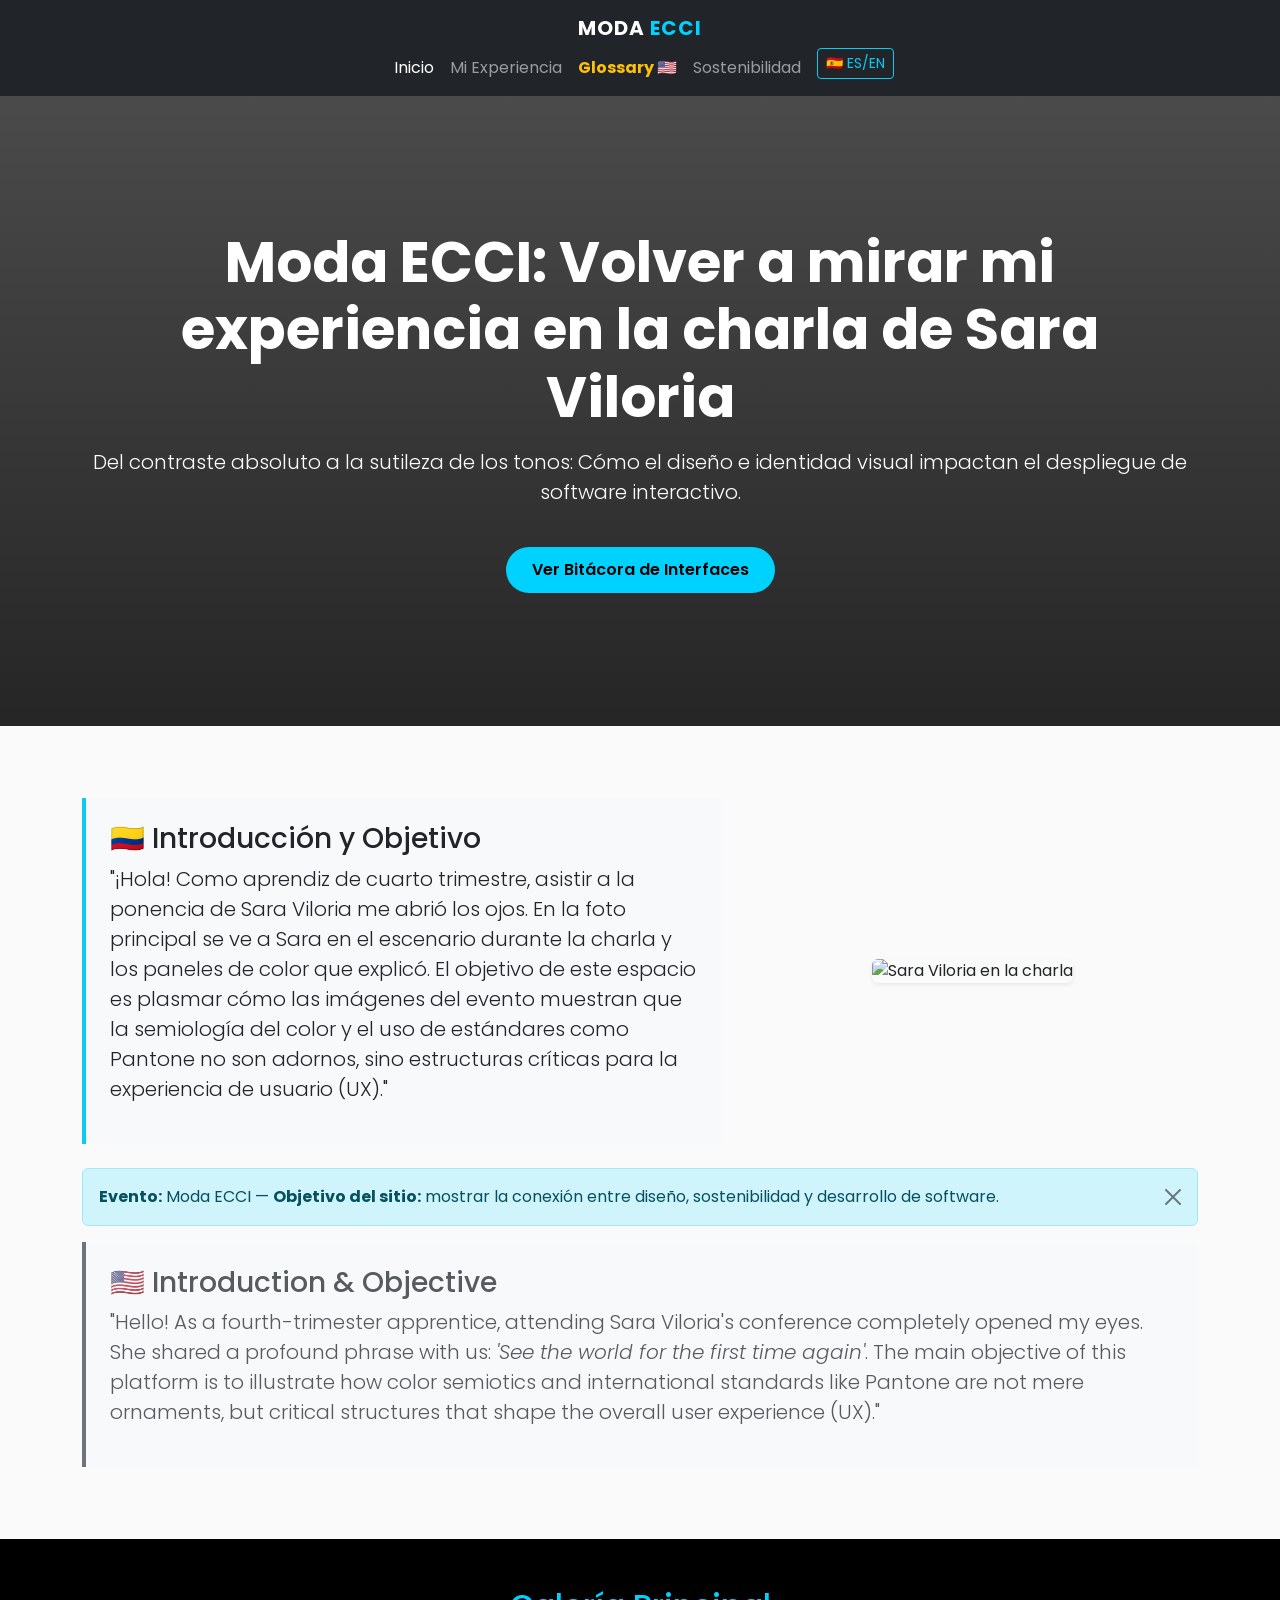
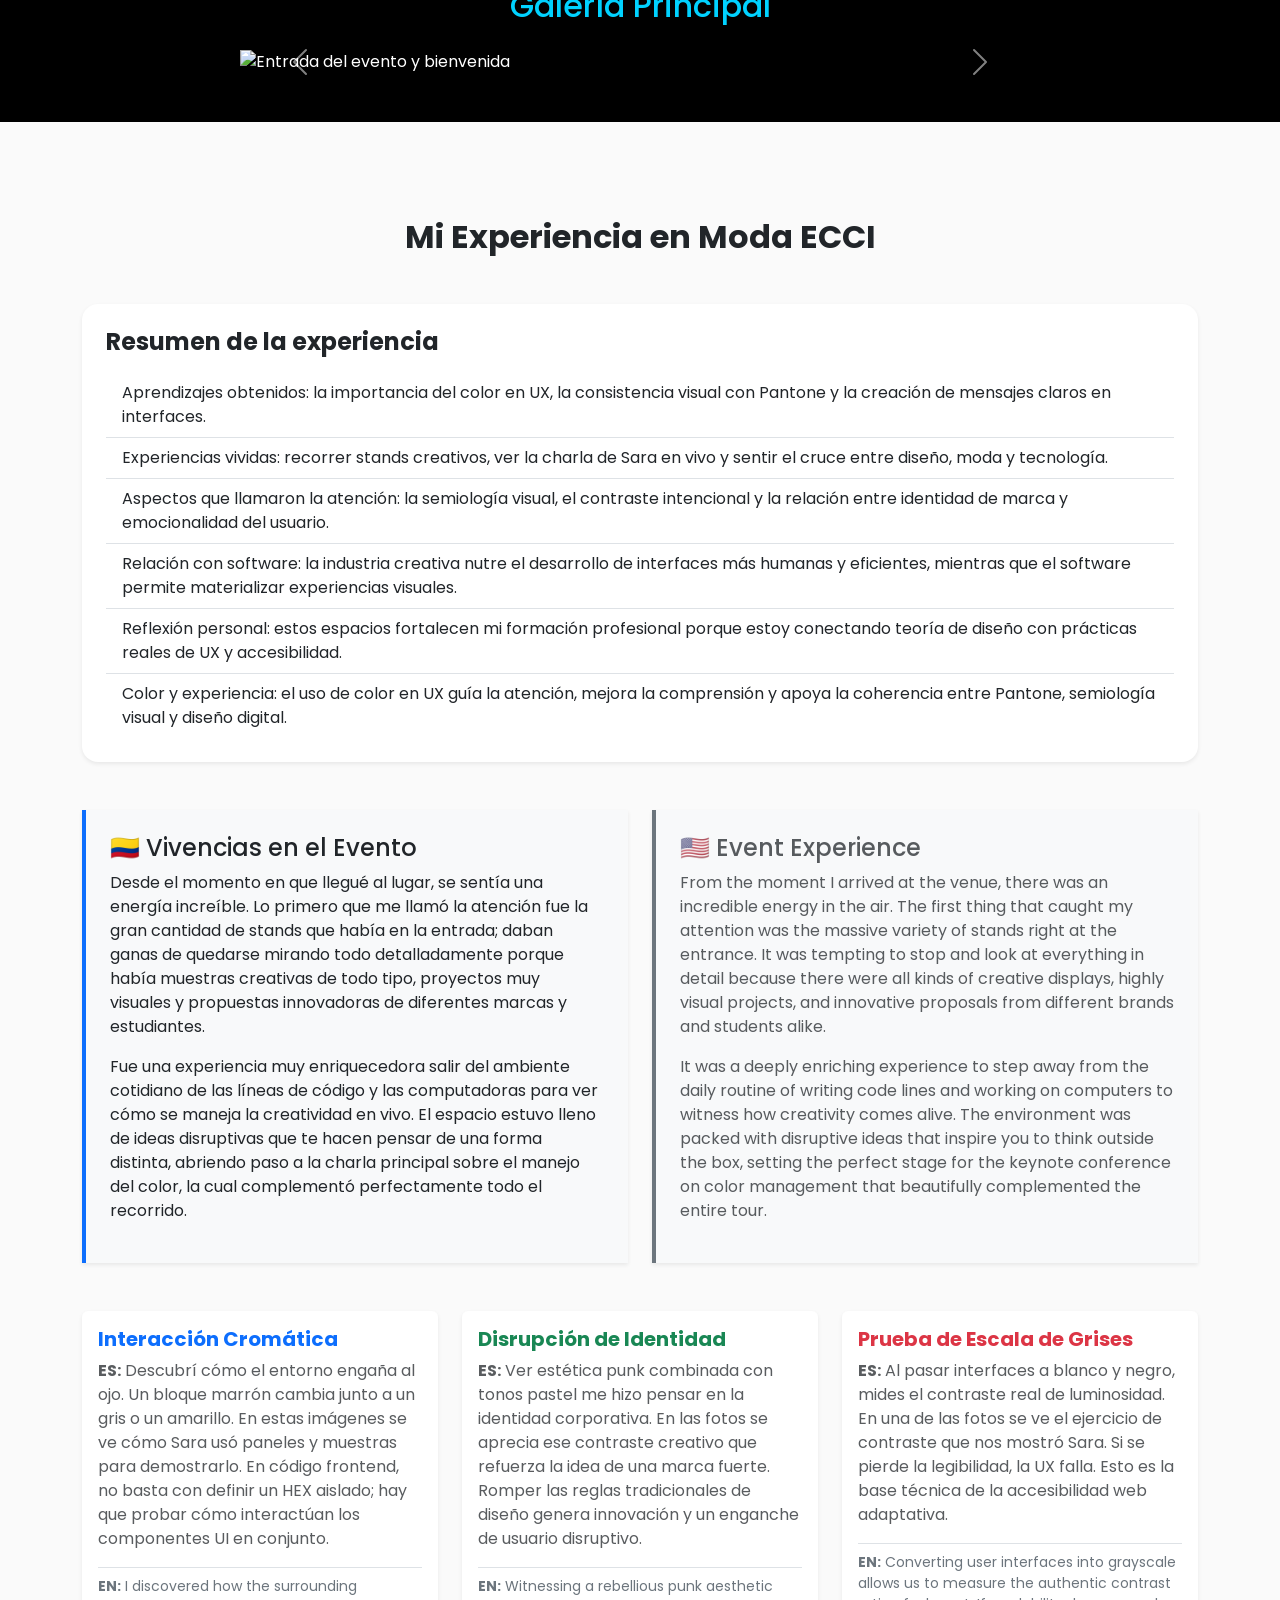
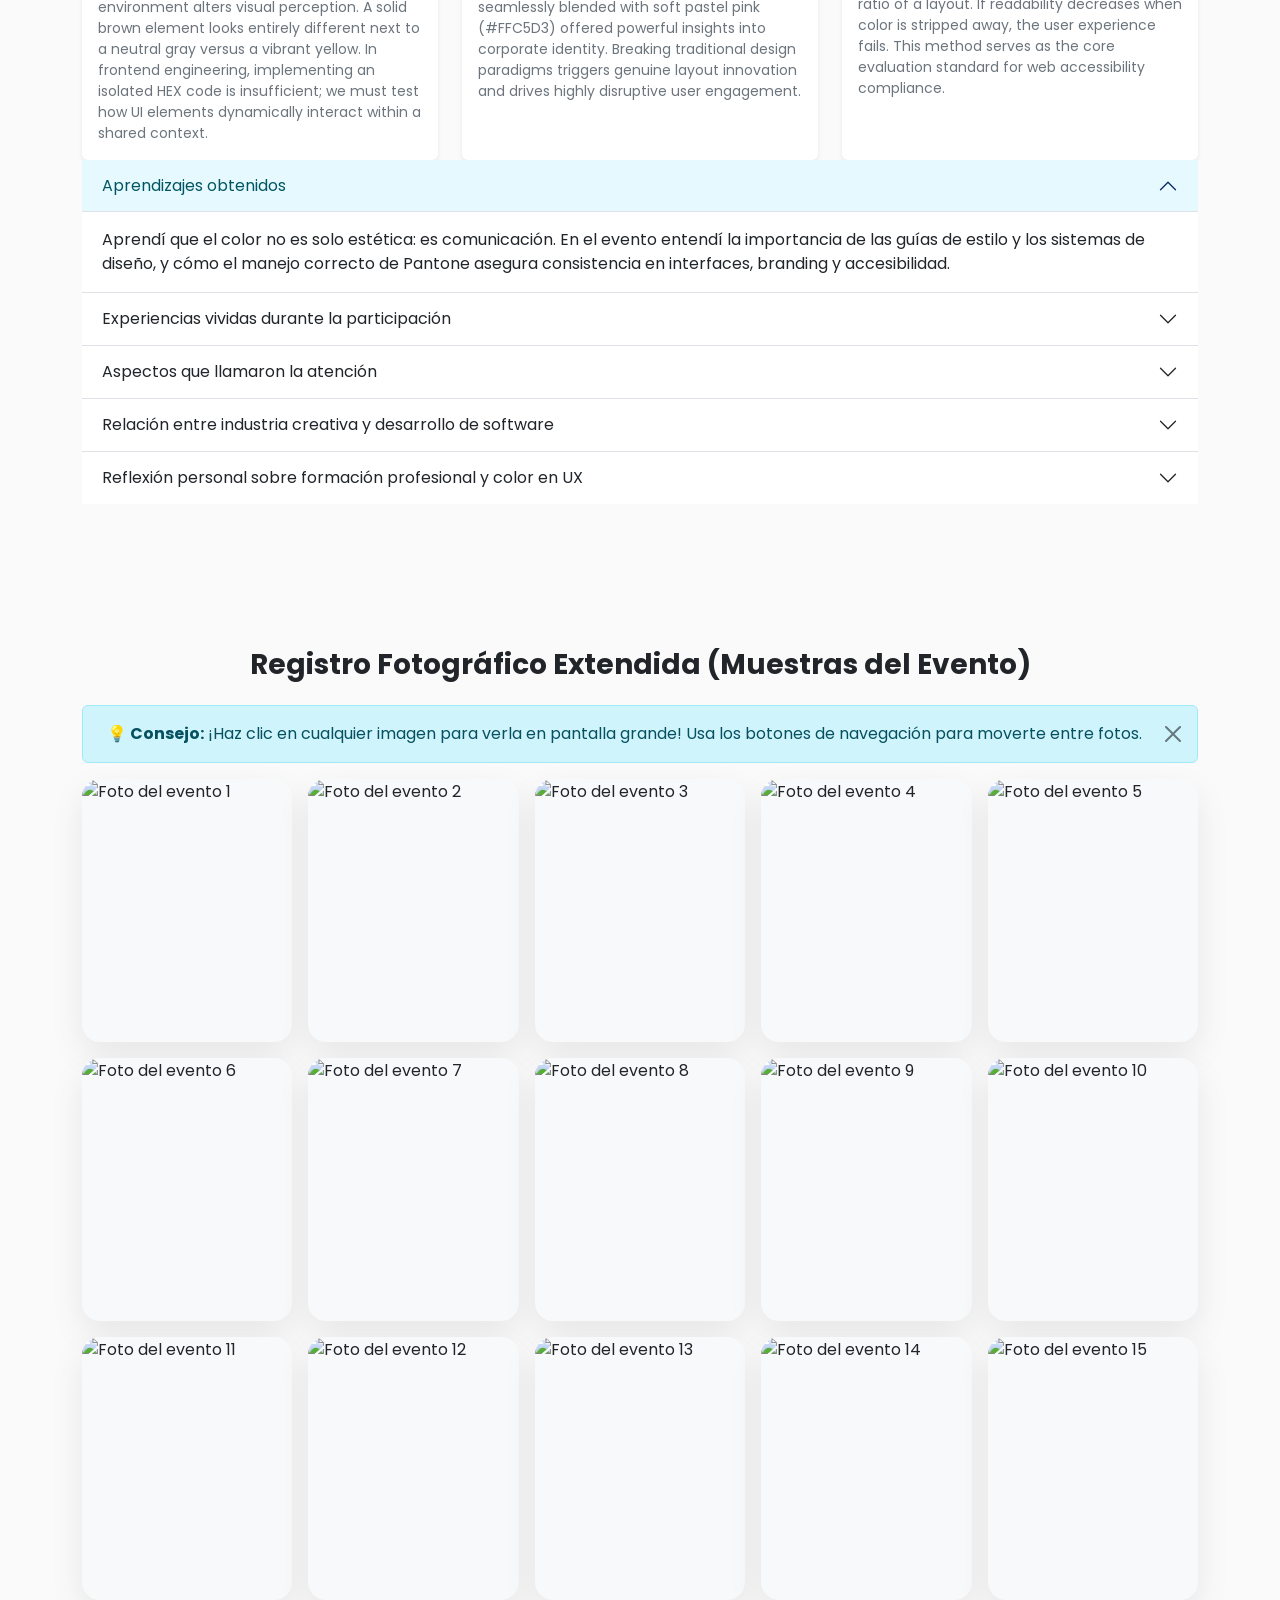
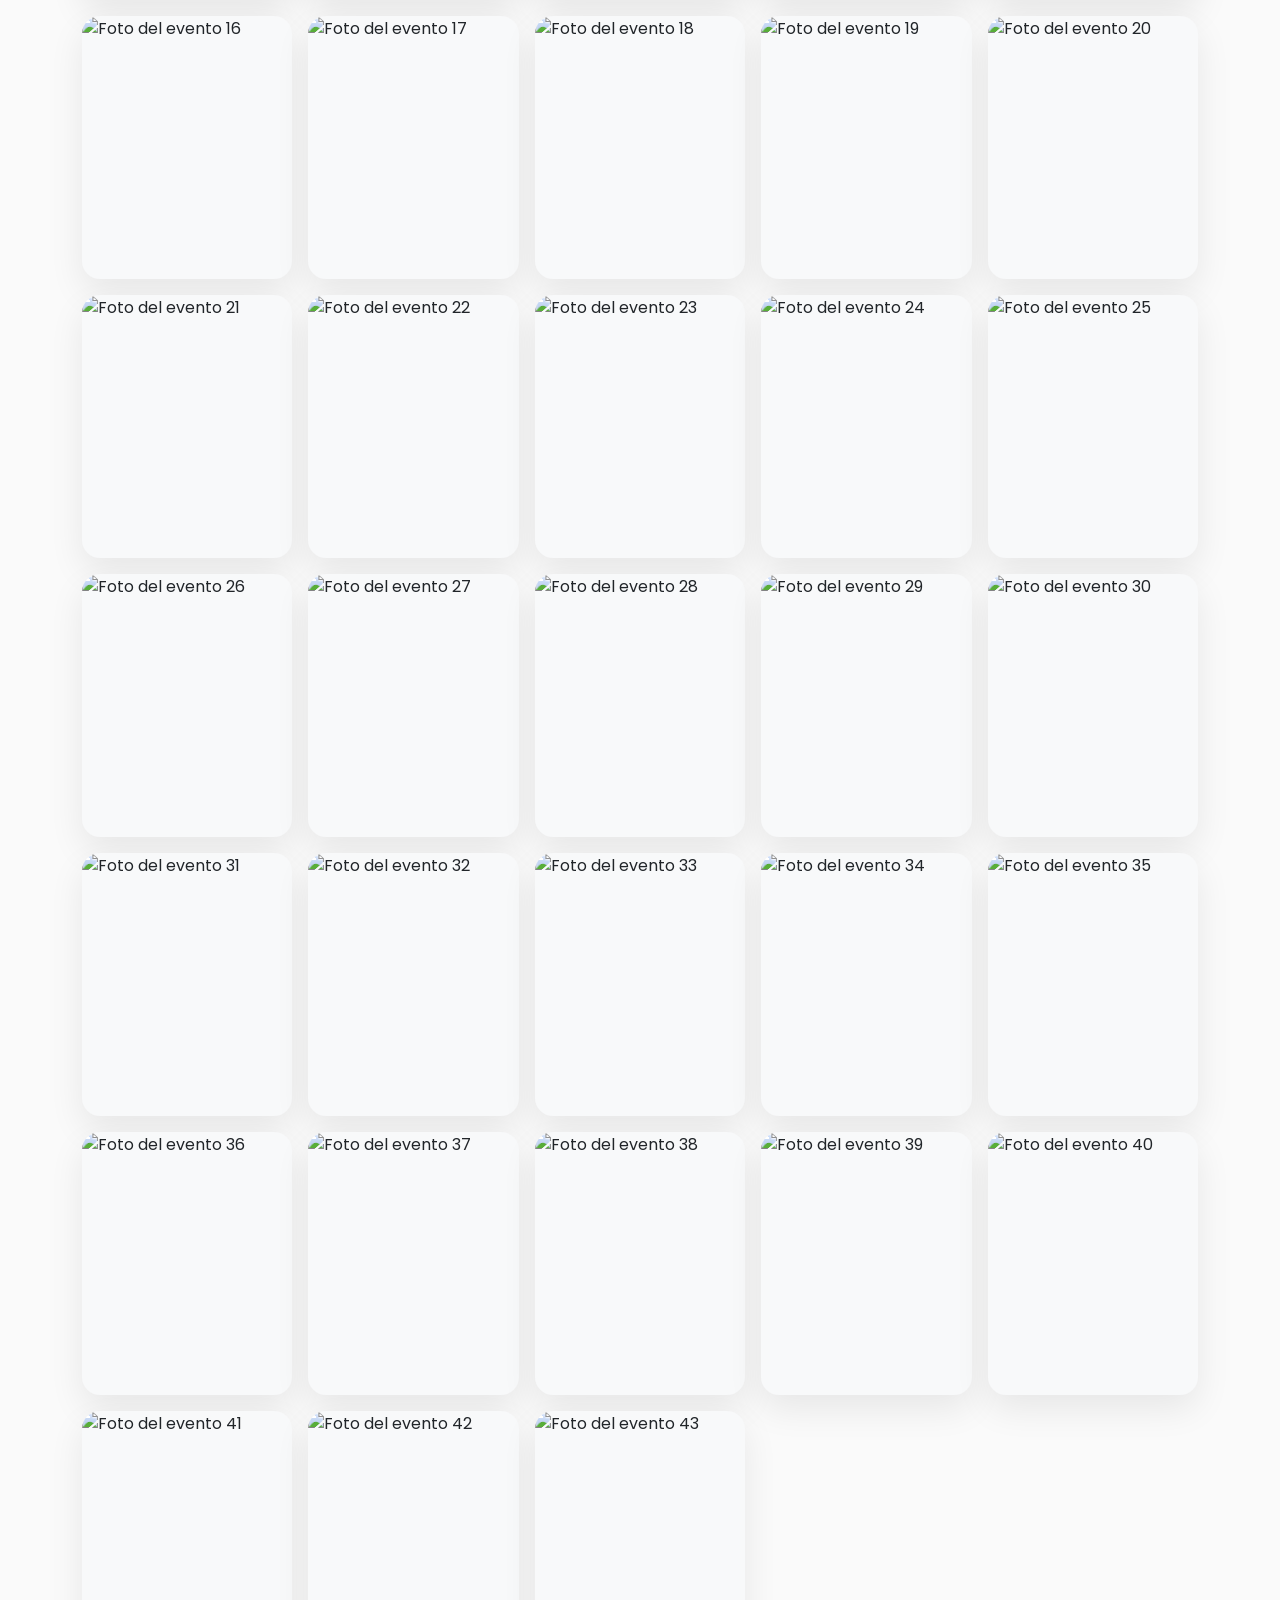
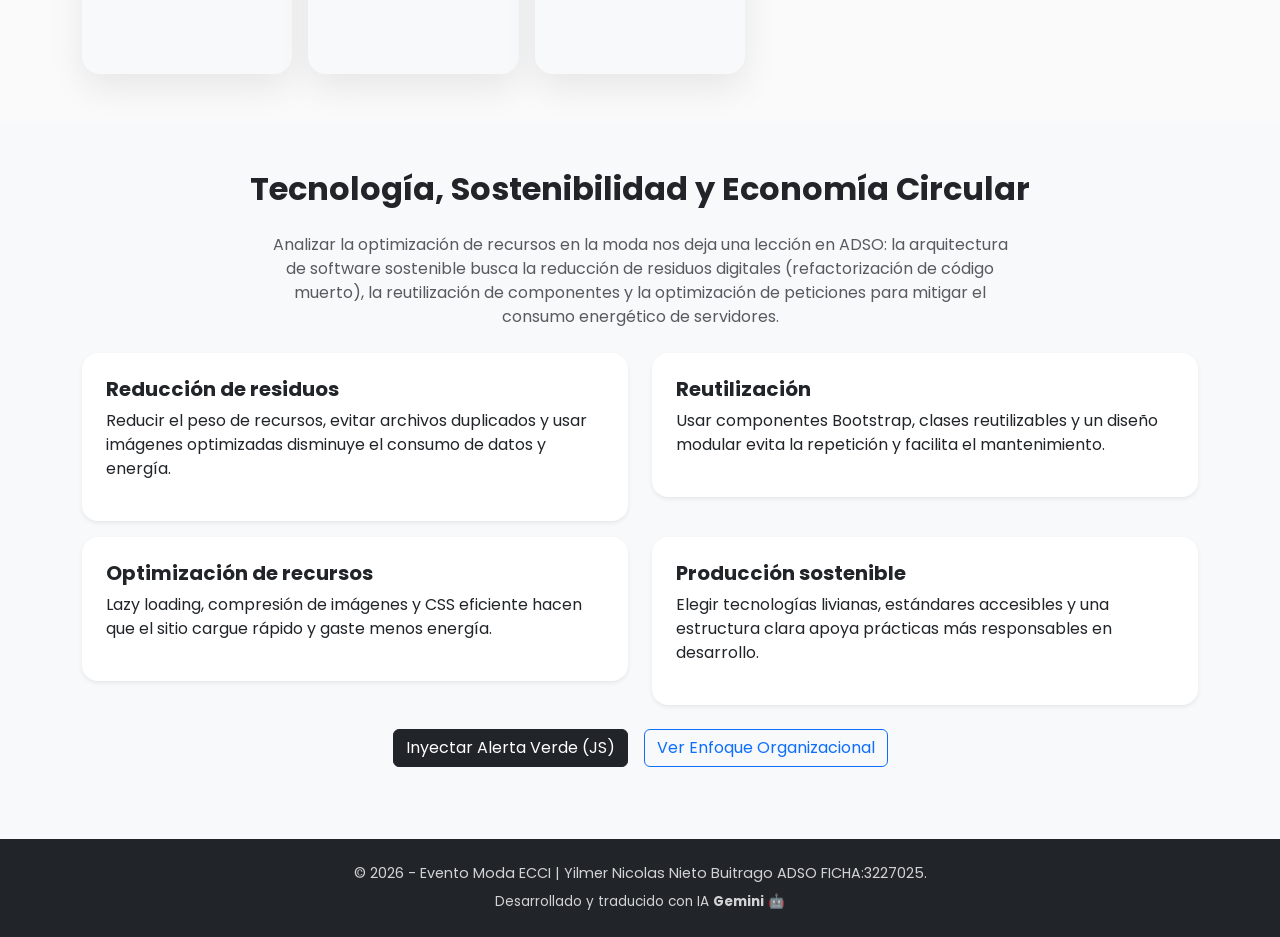
==== index.html @ b229493f "Add files via upload" ====
<!DOCTYPE html>
<html lang="es">
<head>
    <meta charset="UTF-8">
    <meta name="viewport" content="width=device-width, initial-scale=1.0">
    <title>Moda ECCI - Experiencia ADSO</title>
    <link href="https://cdn.jsdelivr.net/npm/bootstrap@5.3.2/dist/css/bootstrap.min.css" rel="stylesheet">
    <link href="https://fonts.googleapis.com/css2?family=Poppins:wght@300;400;600;700&display=swap" rel="stylesheet">
    <link rel="stylesheet" href="css/styles.css">
</head>
<body>

    <nav class="navbar navbar-expand-lg navbar-dark bg-dark sticky-top">
        <div class="container d-flex flex-column align-items-center">
            <a class="navbar-brand format-brand mb-2 mb-lg-0 mx-auto text-center" href="index.html">MODA <span class="text-vibrant">ECCI</span></a>
            <button class="navbar-toggler mb-2" type="button" data-bs-toggle="collapse" data-bs-target="#navbarNav">
                <span class="navbar-toggler-icon"></span>
            </button>
            <div class="collapse navbar-collapse justify-content-center" id="navbarNav">
                <ul class="navbar-nav text-center">
                    <li class="nav-item"><a class="nav-link active" href="index.html#inicio">Inicio</a></li>
                    <li class="nav-item"><a class="nav-link" href="index.html#experiencia">Mi Experiencia</a></li>
                    <li class="nav-item"><a class="nav-link text-warning fw-bold" href="glossary.html">Glossary 🇺🇸</a></li>
                    <li class="nav-item"><a class="nav-link" href="index.html#sostenibilidad">Sostenibilidad</a></li>
                    <li class="nav-item"><button id="langToggleBtn" class="btn btn-sm btn-outline-info ms-2"><span id="langIcon">🇪🇸</span> ES/EN</button></li>
                </ul>
            </div>
        </div>
    </nav>
    <main>

    <header id="inicio" class="hero-section text-white d-flex align-items-center">
        <div class="container text-center">
            <h1 class="display-4 fw-bold">Moda ECCI: Volver a mirar mi experiencia en la charla de Sara Viloria</h1>
            <p class="lead mt-3">Del contraste absoluto a la sutileza de los tonos: Cómo el diseño e identidad visual impactan el despliegue de software interactivo.</p>
            <a href="#experiencia" class="btn btn-custom mt-4">Ver Bitácora de Interfaces</a>
        </div>
    </header>

    <section class="container my-5 py-4">
        <div class="row align-items-center">
            <div class="col-lg-7 col-md-12 mb-4">
                <div class="p-4 border-start border-4 border-info bg-light h-100">
                    <h3>🇨🇴 Introducción y Objetivo</h3>
                    <p class="lead">"¡Hola! Como aprendiz de cuarto trimestre, asistir a la ponencia de Sara Viloria me abrió los ojos. En la foto principal se ve a Sara en el escenario durante la charla y los paneles de color que explicó. El objetivo de este espacio es plasmar cómo las imágenes del evento muestran que la semiología del color y el uso de estándares como Pantone no son adornos, sino estructuras críticas para la experiencia de usuario (UX)."</p>
                </div>
            </div>
            <div class="col-lg-5 col-md-12 mb-4 text-center">
                <img src="img/20260527_120711.jpg" alt="Sara Viloria en la charla" class="img-fluid rounded shadow-sm intro-img">
            </div>
        </div>
        <div class="alert alert-info alert-dismissible fade show" role="alert">
            <strong>Evento:</strong> Moda ECCI — <strong>Objetivo del sitio:</strong> mostrar la conexión entre diseño, sostenibilidad y desarrollo de software.
            <button type="button" class="btn-close" data-bs-dismiss="alert" aria-label="Close"></button>
        </div>
        <div class="row mt-3 text-muted">
            <div class="col-12">
                <div class="p-4 border-start border-4 border-secondary bg-light h-100">
                    <h3>🇺🇸 Introduction & Objective</h3>
                    <p class="lead">"Hello! As a fourth-trimester apprentice, attending Sara Viloria's conference completely opened my eyes. She shared a profound phrase with us: <em>'See the world for the first time again'</em>. The main objective of this platform is to illustrate how color semiotics and international standards like Pantone are not mere ornaments, but critical structures that shape the overall user experience (UX)."</p>
                </div>
            </div>
        </div>
    </section>

    <section class="bg-black py-5 text-white">
        <div class="container">
            <h2 class="text-center mb-4 text-vibrant">Galería Principal</h2>
            <div id="eventCarousel" class="carousel slide mx-auto" data-bs-ride="carousel" style="max-width: 800px;">
                <div class="carousel-inner">
                    <div class="carousel-item active">
                        <img src="img/20260527_104250.jpg" class="d-block w-100 carousel-img" alt="Entrada del evento y bienvenida">
                    </div>
                    <div class="carousel-item">
                        <img src="img/20260527_104255.jpg" class="d-block w-100 carousel-img" alt="Paneles de color durante la charla">
                    </div>
                    <div class="carousel-item">
                        <img src="img/20260527_104301.jpg" class="d-block w-100 carousel-img" alt="Interacción entre asistentes">
                    </div>
                    <div class="carousel-item">
                        <img src="img/20260527_104507.jpg" class="d-block w-100 carousel-img" alt="Demostración de contraste visual">
                    </div>
                    <div class="carousel-item">
                        <img src="img/20260527_104513.jpg" class="d-block w-100 carousel-img" alt="Ejercicio práctico de identidad visual">
                    </div>
                </div>
                <button class="carousel-control-prev" type="button" data-bs-target="#eventCarousel" data-bs-slide="prev">
                    <span class="carousel-control-prev-icon"></span>
                </button>
                <button class="carousel-control-next" type="button" data-bs-target="#eventCarousel" data-bs-slide="next">
                    <span class="carousel-control-next-icon"></span>
                </button>
            </div>
        </div>
    </section>

    <section id="experiencia" class="container my-5 py-5">
        <h2 class="text-center mb-5 fw-bold">Mi Experiencia en Moda ECCI</h2>
        
        <div class="row mb-5">
            <div class="col-12">
                <div class="p-4 bg-white rounded-4 shadow-sm">
                    <h4 class="fw-bold mb-3">Resumen de la experiencia</h4>
                    <ul class="list-group list-group-flush">
                        <li class="list-group-item">Aprendizajes obtenidos: la importancia del color en UX, la consistencia visual con Pantone y la creación de mensajes claros en interfaces.</li>
                        <li class="list-group-item">Experiencias vividas: recorrer stands creativos, ver la charla de Sara en vivo y sentir el cruce entre diseño, moda y tecnología.</li>
                        <li class="list-group-item">Aspectos que llamaron la atención: la semiología visual, el contraste intencional y la relación entre identidad de marca y emocionalidad del usuario.</li>
                        <li class="list-group-item">Relación con software: la industria creativa nutre el desarrollo de interfaces más humanas y eficientes, mientras que el software permite materializar experiencias visuales.</li>
                        <li class="list-group-item">Reflexión personal: estos espacios fortalecen mi formación profesional porque estoy conectando teoría de diseño con prácticas reales de UX y accesibilidad.</li>
                        <li class="list-group-item">Color y experiencia: el uso de color en UX guía la atención, mejora la comprensión y apoya la coherencia entre Pantone, semiología visual y diseño digital.</li>
                    </ul>
                </div>
            </div>
        </div>

        <div class="row g-4 mb-5">
            <div class="col-md-6">
                <div class="p-4 bg-light border-start border-4 border-primary h-100 shadow-sm">
                    <h4>🇨🇴 Vivencias en el Evento</h4>
                    <p>Desde el momento en que llegué al lugar, se sentía una energía increíble. Lo primero que me llamó la atención fue la gran cantidad de stands que había en la entrada; daban ganas de quedarse mirando todo detalladamente porque había muestras creativas de todo tipo, proyectos muy visuales y propuestas innovadoras de diferentes marcas y estudiantes.</p>
                    <p>Fue una experiencia muy enriquecedora salir del ambiente cotidiano de las líneas de código y las computadoras para ver cómo se maneja la creatividad en vivo. El espacio estuvo lleno de ideas disruptivas que te hacen pensar de una forma distinta, abriendo paso a la charla principal sobre el manejo del color, la cual complementó perfectamente todo el recorrido.</p>
                </div>
            </div>
            <div class="col-md-6">
                <div class="p-4 bg-light border-start border-4 border-secondary text-muted h-100 shadow-sm">
                    <h4>🇺🇸 Event Experience</h4>
                    <p>From the moment I arrived at the venue, there was an incredible energy in the air. The first thing that caught my attention was the massive variety of stands right at the entrance. It was tempting to stop and look at everything in detail because there were all kinds of creative displays, highly visual projects, and innovative proposals from different brands and students alike.</p>
                    <p>It was a deeply enriching experience to step away from the daily routine of writing code lines and working on computers to witness how creativity comes alive. The environment was packed with disruptive ideas that inspire you to think outside the box, setting the perfect stage for the keynote conference on color management that beautifully complemented the entire tour.</p>
                </div>
            </div>
        </div>

        <div class="row g-4">
            <div class="col-md-4">
                <div class="card h-100 shadow-sm border-0 dynamic-card">
                    <div class="card-body">
                        <h5 class="card-title fw-bold text-primary">Interacción Cromática</h5>
                        <p class="card-text text-muted"><strong>ES:</strong> Descubrí cómo el entorno engaña al ojo. Un bloque marrón cambia junto a un gris o un amarillo. En estas imágenes se ve cómo Sara usó paneles y muestras para demostrarlo. En código frontend, no basta con definir un HEX aislado; hay que probar cómo interactúan los componentes UI en conjunto.</p>
                        <p class="card-text small text-secondary border-top pt-2"><strong>EN:</strong> I discovered how the surrounding environment alters visual perception. A solid brown element looks entirely different next to a neutral gray versus a vibrant yellow. In frontend engineering, implementing an isolated HEX code is insufficient; we must test how UI elements dynamically interact within a shared context.</p>
                    </div>
                </div>
            </div>
            <div class="col-md-4">
                <div class="card h-100 shadow-sm border-0 dynamic-card">
                    <div class="card-body">
                        <h5 class="card-title fw-bold text-success">Disrupción de Identidad</h5>
                        <p class="card-text text-muted"><strong>ES:</strong> Ver estética punk combinada con tonos pastel me hizo pensar en la identidad corporativa. En las fotos se aprecia ese contraste creativo que refuerza la idea de una marca fuerte. Romper las reglas tradicionales de diseño genera innovación y un enganche de usuario disruptivo.</p>
                        <p class="card-text small text-secondary border-top pt-2"><strong>EN:</strong> Witnessing a rebellious punk aesthetic seamlessly blended with soft pastel pink (#FFC5D3) offered powerful insights into corporate identity. Breaking traditional design paradigms triggers genuine layout innovation and drives highly disruptive user engagement.</p>
                    </div>
                </div>
            </div>
            <div class="col-md-4">
                <div class="card h-100 shadow-sm border-0 dynamic-card">
                    <div class="card-body">
                        <h5 class="card-title fw-bold text-danger">Prueba de Escala de Grises</h5>
                        <p class="card-text text-muted"><strong>ES:</strong> Al pasar interfaces a blanco y negro, mides el contraste real de luminosidad. En una de las fotos se ve el ejercicio de contraste que nos mostró Sara. Si se pierde la legibilidad, la UX falla. Esto es la base técnica de la accesibilidad web adaptativa.</p>
                        <p class="card-text small text-secondary border-top pt-2"><strong>EN:</strong> Converting user interfaces into grayscale allows us to measure the authentic contrast ratio of a layout. If readability decreases when color is stripped away, the user experience fails. This method serves as the core evaluation standard for web accessibility compliance.</p>
                    </div>
                </div>
            </div>
        </div>

        <div class="accordion accordion-flush mb-5" id="experienceAccordion">
            <div class="accordion-item">
                <h2 class="accordion-header" id="headingOne">
                    <button class="accordion-button" type="button" data-bs-toggle="collapse" data-bs-target="#collapseOne" aria-expanded="true" aria-controls="collapseOne">
                        Aprendizajes obtenidos
                    </button>
                </h2>
                <div id="collapseOne" class="accordion-collapse collapse show" aria-labelledby="headingOne" data-bs-parent="#experienceAccordion">
                    <div class="accordion-body">
                        Aprendí que el color no es solo estética: es comunicación. En el evento entendí la importancia de las guías de estilo y los sistemas de diseño, y cómo el manejo correcto de Pantone asegura consistencia en interfaces, branding y accesibilidad.
                    </div>
                </div>
            </div>
            <div class="accordion-item">
                <h2 class="accordion-header" id="headingTwo">
                    <button class="accordion-button collapsed" type="button" data-bs-toggle="collapse" data-bs-target="#collapseTwo" aria-expanded="false" aria-controls="collapseTwo">
                        Experiencias vividas durante la participación
                    </button>
                </h2>
                <div id="collapseTwo" class="accordion-collapse collapse" aria-labelledby="headingTwo" data-bs-parent="#experienceAccordion">
                    <div class="accordion-body">
                        Viví la emoción de recorrer stands, ver propuestas visuales en vivo y participar en dinámicas de color. La charla de Sara y la energía creativa del evento fomentaron una sensación de comunidad entre diseñadores, desarrolladores y comunicadores.
                    </div>
                </div>
            </div>
            <div class="accordion-item">
                <h2 class="accordion-header" id="headingThree">
                    <button class="accordion-button collapsed" type="button" data-bs-toggle="collapse" data-bs-target="#collapseThree" aria-expanded="false" aria-controls="collapseThree">
                        Aspectos que llamaron la atención
                    </button>
                </h2>
                <div id="collapseThree" class="accordion-collapse collapse" aria-labelledby="headingThree" data-bs-parent="#experienceAccordion">
                    <div class="accordion-body">
                        Me llamó la atención la manera en que Pantone y la semiología visual organizan emociones y mensajes. También fue notable la adecuación del contraste para usabilidad, la visión sostenible de los materiales y la identidad visual como experiencia de usuario.
                    </div>
                </div>
            </div>
            <div class="accordion-item">
                <h2 class="accordion-header" id="headingFour">
                    <button class="accordion-button collapsed" type="button" data-bs-toggle="collapse" data-bs-target="#collapseFour" aria-expanded="false" aria-controls="collapseFour">
                        Relación entre industria creativa y desarrollo de software
                    </button>
                </h2>
                <div id="collapseFour" class="accordion-collapse collapse" aria-labelledby="headingFour" data-bs-parent="#experienceAccordion">
                    <div class="accordion-body">
                        Este evento reforzó que la industria creativa y el desarrollo de software comparten un mismo propósito: construir experiencias memorables. La creatividad visual guía las decisiones de UX y UI, mientras que el desarrollo hace posible la interacción eficiente y responsable.
                    </div>
                </div>
            </div>
            <div class="accordion-item">
                <h2 class="accordion-header" id="headingFive">
                    <button class="accordion-button collapsed" type="button" data-bs-toggle="collapse" data-bs-target="#collapseFive" aria-expanded="false" aria-controls="collapseFive">
                        Reflexión personal sobre formación profesional y color en UX
                    </button>
                </h2>
                <div id="collapseFive" class="accordion-collapse collapse" aria-labelledby="headingFive" data-bs-parent="#experienceAccordion">
                    <div class="accordion-body">
                        Esta experiencia me mostró que aprender color y semiología visual fortalece mi formación profesional. La aplicación del color en UX y los estándares Pantone son herramientas clave para crear interfaces claras, coherentes y emocionalmente efectivas.
                    </div>
                </div>
            </div>
        </div>
    </section>

    <section class="container my-5">
        <h3 class="text-center fw-bold mb-4">Registro Fotográfico Extendida (Muestras del Evento)</h3>
        
        <div class="alert alert-info alert-dismissible fade show text-center" role="alert">
            <strong>💡 Consejo:</strong> ¡Haz clic en cualquier imagen para verla en pantalla grande! Usa los botones de navegación para moverte entre fotos.
            <button type="button" class="btn-close" data-bs-dismiss="alert" aria-label="Close"></button>
        </div>
        <div class="gallery-grid" id="galleryGrid">
            <div class="gallery-item gallery-clickable" data-image-index="0" data-image="img/20260527_104250.jpg"><img loading="lazy" decoding="async" src="img/20260527_104250.jpg" alt="Foto del evento 1" class="img-fluid rounded"></div>
            <div class="gallery-item gallery-clickable" data-image-index="1" data-image="img/20260527_104255.jpg"><img loading="lazy" decoding="async" src="img/20260527_104255.jpg" alt="Foto del evento 2" class="img-fluid rounded"></div>
            <div class="gallery-item gallery-clickable" data-image-index="2" data-image="img/20260527_104301.jpg"><img loading="lazy" decoding="async" src="img/20260527_104301.jpg" alt="Foto del evento 3" class="img-fluid rounded"></div>
            <div class="gallery-item gallery-clickable" data-image-index="3" data-image="img/20260527_104507.jpg"><img loading="lazy" decoding="async" src="img/20260527_104507.jpg" alt="Foto del evento 4" class="img-fluid rounded"></div>
            <div class="gallery-item gallery-clickable" data-image-index="4" data-image="img/20260527_104513.jpg"><img loading="lazy" decoding="async" src="img/20260527_104513.jpg" alt="Foto del evento 5" class="img-fluid rounded"></div>
            <div class="gallery-item gallery-clickable" data-image-index="5" data-image="img/20260527_104518.jpg"><img loading="lazy" decoding="async" src="img/20260527_104518.jpg" alt="Foto del evento 6" class="img-fluid rounded"></div>
            <div class="gallery-item gallery-clickable" data-image-index="6" data-image="img/20260527_104606.jpg"><img loading="lazy" decoding="async" src="img/20260527_104606.jpg" alt="Foto del evento 7" class="img-fluid rounded"></div>
            <div class="gallery-item gallery-clickable" data-image-index="7" data-image="img/20260527_110830.jpg"><img loading="lazy" decoding="async" src="img/20260527_110830.jpg" alt="Foto del evento 8" class="img-fluid rounded"></div>
            <div class="gallery-item gallery-clickable" data-image-index="8" data-image="img/20260527_111129.jpg"><img loading="lazy" decoding="async" src="img/20260527_111129.jpg" alt="Foto del evento 9" class="img-fluid rounded"></div>
            <div class="gallery-item gallery-clickable" data-image-index="9" data-image="img/20260527_112158.jpg"><img loading="lazy" decoding="async" src="img/20260527_112158.jpg" alt="Foto del evento 10" class="img-fluid rounded"></div>
            <div class="gallery-item gallery-clickable" data-image-index="10" data-image="img/20260527_112409.jpg"><img loading="lazy" decoding="async" src="img/20260527_112409.jpg" alt="Foto del evento 11" class="img-fluid rounded"></div>
            <div class="gallery-item gallery-clickable" data-image-index="11" data-image="img/20260527_112526.jpg"><img loading="lazy" decoding="async" src="img/20260527_112526.jpg" alt="Foto del evento 12" class="img-fluid rounded"></div>
            <div class="gallery-item gallery-clickable" data-image-index="12" data-image="img/20260527_112718.jpg"><img loading="lazy" decoding="async" src="img/20260527_112718.jpg" alt="Foto del evento 13" class="img-fluid rounded"></div>
            <div class="gallery-item gallery-clickable" data-image-index="13" data-image="img/20260527_112917.jpg"><img loading="lazy" decoding="async" src="img/20260527_112917.jpg" alt="Foto del evento 14" class="img-fluid rounded"></div>
            <div class="gallery-item gallery-clickable" data-image-index="14" data-image="img/20260527_113009.jpg"><img loading="lazy" decoding="async" src="img/20260527_113009.jpg" alt="Foto del evento 15" class="img-fluid rounded"></div>
            <div class="gallery-item gallery-clickable" data-image-index="15" data-image="img/20260527_113042.jpg"><img loading="lazy" decoding="async" src="img/20260527_113042.jpg" alt="Foto del evento 16" class="img-fluid rounded"></div>
            <div class="gallery-item gallery-clickable" data-image-index="16" data-image="img/20260527_113136.jpg"><img loading="lazy" decoding="async" src="img/20260527_113136.jpg" alt="Foto del evento 17" class="img-fluid rounded"></div>
            <div class="gallery-item gallery-clickable" data-image-index="17" data-image="img/20260527_113146.jpg"><img loading="lazy" decoding="async" src="img/20260527_113146.jpg" alt="Foto del evento 18" class="img-fluid rounded"></div>
            <div class="gallery-item gallery-clickable" data-image-index="18" data-image="img/20260527_113254.jpg"><img loading="lazy" decoding="async" src="img/20260527_113254.jpg" alt="Foto del evento 19" class="img-fluid rounded"></div>
            <div class="gallery-item gallery-clickable" data-image-index="19" data-image="img/20260527_113506.jpg"><img loading="lazy" decoding="async" src="img/20260527_113506.jpg" alt="Foto del evento 20" class="img-fluid rounded"></div>
            <div class="gallery-item gallery-clickable" data-image-index="20" data-image="img/20260527_113538.jpg"><img loading="lazy" decoding="async" src="img/20260527_113538.jpg" alt="Foto del evento 21" class="img-fluid rounded"></div>
            <div class="gallery-item gallery-clickable" data-image-index="21" data-image="img/20260527_113727.jpg"><img loading="lazy" decoding="async" src="img/20260527_113727.jpg" alt="Foto del evento 22" class="img-fluid rounded"></div>
            <div class="gallery-item gallery-clickable" data-image-index="22" data-image="img/20260527_113737.jpg"><img loading="lazy" decoding="async" src="img/20260527_113737.jpg" alt="Foto del evento 23" class="img-fluid rounded"></div>
            <div class="gallery-item gallery-clickable" data-image-index="23" data-image="img/20260527_113908.jpg"><img loading="lazy" decoding="async" src="img/20260527_113908.jpg" alt="Foto del evento 24" class="img-fluid rounded"></div>
            <div class="gallery-item gallery-clickable" data-image-index="24" data-image="img/20260527_113959.jpg"><img loading="lazy" decoding="async" src="img/20260527_113959.jpg" alt="Foto del evento 25" class="img-fluid rounded"></div>
            <div class="gallery-item gallery-clickable" data-image-index="25" data-image="img/20260527_114044.jpg"><img loading="lazy" decoding="async" src="img/20260527_114044.jpg" alt="Foto del evento 26" class="img-fluid rounded"></div>
            <div class="gallery-item gallery-clickable" data-image-index="26" data-image="img/20260527_114135.jpg"><img loading="lazy" decoding="async" src="img/20260527_114135.jpg" alt="Foto del evento 27" class="img-fluid rounded"></div>
            <div class="gallery-item gallery-clickable" data-image-index="27" data-image="img/20260527_114333.jpg"><img loading="lazy" decoding="async" src="img/20260527_114333.jpg" alt="Foto del evento 28" class="img-fluid rounded"></div>
            <div class="gallery-item gallery-clickable" data-image-index="28" data-image="img/20260527_114527.jpg"><img loading="lazy" decoding="async" src="img/20260527_114527.jpg" alt="Foto del evento 29" class="img-fluid rounded"></div>
            <div class="gallery-item gallery-clickable" data-image-index="29" data-image="img/20260527_114702.jpg"><img loading="lazy" decoding="async" src="img/20260527_114702.jpg" alt="Foto del evento 30" class="img-fluid rounded"></div>
            <div class="gallery-item gallery-clickable" data-image-index="30" data-image="img/20260527_114758.jpg"><img loading="lazy" decoding="async" src="img/20260527_114758.jpg" alt="Foto del evento 31" class="img-fluid rounded"></div>
            <div class="gallery-item gallery-clickable" data-image-index="31" data-image="img/20260527_114922.jpg"><img loading="lazy" decoding="async" src="img/20260527_114922.jpg" alt="Foto del evento 32" class="img-fluid rounded"></div>
            <div class="gallery-item gallery-clickable" data-image-index="32" data-image="img/20260527_115031.jpg"><img loading="lazy" decoding="async" src="img/20260527_115031.jpg" alt="Foto del evento 33" class="img-fluid rounded"></div>
            <div class="gallery-item gallery-clickable" data-image-index="33" data-image="img/20260527_115147.jpg"><img loading="lazy" decoding="async" src="img/20260527_115147.jpg" alt="Foto del evento 34" class="img-fluid rounded"></div>
            <div class="gallery-item gallery-clickable" data-image-index="34" data-image="img/20260527_115225.jpg"><img loading="lazy" decoding="async" src="img/20260527_115225.jpg" alt="Foto del evento 35" class="img-fluid rounded"></div>
            <div class="gallery-item gallery-clickable" data-image-index="35" data-image="img/20260527_115414.jpg"><img loading="lazy" decoding="async" src="img/20260527_115414.jpg" alt="Foto del evento 36" class="img-fluid rounded"></div>
            <div class="gallery-item gallery-clickable" data-image-index="36" data-image="img/20260527_115439.jpg"><img loading="lazy" decoding="async" src="img/20260527_115439.jpg" alt="Foto del evento 37" class="img-fluid rounded"></div>
            <div class="gallery-item gallery-clickable" data-image-index="37" data-image="img/20260527_115511.jpg"><img loading="lazy" decoding="async" src="img/20260527_115511.jpg" alt="Foto del evento 38" class="img-fluid rounded"></div>
            <div class="gallery-item gallery-clickable" data-image-index="38" data-image="img/20260527_115703.jpg"><img loading="lazy" decoding="async" src="img/20260527_115703.jpg" alt="Foto del evento 39" class="img-fluid rounded"></div>
            <div class="gallery-item gallery-clickable" data-image-index="39" data-image="img/20260527_115721.jpg"><img loading="lazy" decoding="async" src="img/20260527_115721.jpg" alt="Foto del evento 40" class="img-fluid rounded"></div>
            <div class="gallery-item gallery-clickable" data-image-index="40" data-image="img/20260527_115814.jpg"><img loading="lazy" decoding="async" src="img/20260527_115814.jpg" alt="Foto del evento 41" class="img-fluid rounded"></div>
            <div class="gallery-item gallery-clickable" data-image-index="41" data-image="img/20260527_120014.jpg"><img loading="lazy" decoding="async" src="img/20260527_120014.jpg" alt="Foto del evento 42" class="img-fluid rounded"></div>
            <div class="gallery-item gallery-clickable" data-image-index="42" data-image="img/20260527_120711.jpg"><img loading="lazy" decoding="async" src="img/20260527_120711.jpg" alt="Foto del evento 43" class="img-fluid rounded"></div>
        </div>
    </section>

    <section id="sostenibilidad" class="bg-light py-5">
        <div class="container text-center">
            <h2 class="fw-bold mb-4">Tecnología, Sostenibilidad y Economía Circular</h2>
            <p class="text-muted mx-auto mb-4" style="max-width: 750px;">
                Analizar la optimización de recursos en la moda nos deja una lección en ADSO: la arquitectura de software sostenible busca la reducción de residuos digitales (refactorización de código muerto), la reutilización de componentes y la optimización de peticiones para mitigar el consumo energético de servidores.
            </p>
            <div class="row gx-4 gy-3 justify-content-center mb-4">
                <div class="col-md-6">
                    <div class="bg-white p-4 rounded-4 shadow-sm text-start">
                        <h5 class="fw-bold">Reducción de residuos</h5>
                        <p>Reducir el peso de recursos, evitar archivos duplicados y usar imágenes optimizadas disminuye el consumo de datos y energía.</p>
                    </div>
                </div>
                <div class="col-md-6">
                    <div class="bg-white p-4 rounded-4 shadow-sm text-start">
                        <h5 class="fw-bold">Reutilización</h5>
                        <p>Usar componentes Bootstrap, clases reutilizables y un diseño modular evita la repetición y facilita el mantenimiento.</p>
                    </div>
                </div>
                <div class="col-md-6">
                    <div class="bg-white p-4 rounded-4 shadow-sm text-start">
                        <h5 class="fw-bold">Optimización de recursos</h5>
                        <p>Lazy loading, compresión de imágenes y CSS eficiente hacen que el sitio cargue rápido y gaste menos energía.</p>
                    </div>
                </div>
                <div class="col-md-6">
                    <div class="bg-white p-4 rounded-4 shadow-sm text-start">
                        <h5 class="fw-bold">Producción sostenible</h5>
                        <p>Elegir tecnologías livianas, estándares accesibles y una estructura clara apoya prácticas más responsables en desarrollo.</p>
                    </div>
                </div>
            </div>
            <div class="d-flex justify-content-center gap-3">
                <button id="btnFeedback" class="btn btn-dark">Inyectar Alerta Verde (JS)</button>
                <button class="btn btn-outline-primary" data-bs-toggle="modal" data-bs-target="#techModal">Ver Enfoque Organizacional</button>
            </div>
            <div id="jsAlertContainer" class="mt-4 mx-auto" style="max-width: 600px;"></div>
        </div>
    </section>

    <div class="modal fade" id="techModal" tabindex="-1" aria-hidden="true">
        <div class="modal-dialog">
            <div class="modal-content">
                <div class="modal-header">
                    <h5 class="modal-title fw-bold">Responsabilidad y SST</h5>
                    <button type="button" class="btn-close" data-bs-dismiss="modal"></button>
                </div>
                <div class="modal-body text-start">
                    <p>Como desarrolladores, la sostenibilidad y la Seguridad y Salud en el Trabajo (SST) también abarcan la ergonomía digital y interfaces accesibles que prevengan la fatiga visual de los usuarios finales a través de una adecuada gestión del color y luminancia.</p>
                </div>
                <div class="modal-footer">
                    <button type="button" class="btn btn-secondary" data-bs-dismiss="modal">Cerrar</button>
                </div>
            </div>
        </div>
    </div>

    <!-- Modal para visualizar imágenes en pantalla completa -->
    <div class="modal fade" id="imageViewerModal" tabindex="-1" aria-hidden="true">
        <div class="modal-dialog modal-lg modal-fullscreen-sm-down">
            <div class="modal-content bg-dark text-white">
                <div class="modal-header border-dark">
                    <h5 class="modal-title">Galería de Imágenes</h5>
                    <button type="button" class="btn-close btn-close-white" data-bs-dismiss="modal"></button>
                </div>
                <div class="modal-body text-center" style="padding: 1rem;">
                    <img id="viewerImage" src="" alt="Imagen amplificada" class="img-fluid" style="max-height: 70vh; object-fit: contain;">
                </div>
                <div class="modal-footer border-dark justify-content-between">
                    <button type="button" id="prevBtn" class="btn btn-outline-light">← Anterior</button>
                    <span id="imageCounter" class="text-white fw-bold">1 / 43</span>
                    <button type="button" id="nextBtn" class="btn btn-outline-light">Siguiente →</button>
                </div>
            </div>
        </div>
    </div>

    <footer class="bg-dark text-white text-center py-4">
        <p class="mb-0">&copy; 2026 - Evento Moda ECCI | Yilmer Nicolas Nieto Buitrago ADSO FICHA:3227025.</p>
        <p class="mb-0 mt-2" style="font-size: 0.85rem; opacity: 0.8;">Desarrollado y traducido con IA <strong>Gemini</strong> 🤖</p>
    </footer>

    <script src="https://cdn.jsdelivr.net/npm/bootstrap@5.3.2/dist/js/bootstrap.bundle.min.js"></script>
    <script src="js/script.js"></script>
</body>
</html>
---- css/styles.css ----
body {
    font-family: 'Poppins', sans-serif;
    color: #212529;
    background-color: #fafafa;
    transition: opacity 0.5s ease;
}

body.fade-out {
    opacity: 0;
}

.format-brand {
    font-weight: 700;
    letter-spacing: 1px;
}

.text-vibrant {
    color: #00d2ff;
}

.hero-section {
    background: linear-gradient(rgba(0, 0, 0, 0.7), rgba(0, 0, 0, 0.85)), url('../img/20260527_104250.jpg') no-repeat center center/cover;
    height: 70vh;
    min-height: 450px;
}

.btn-custom {
    background-color: #00d2ff;
    color: #000;
    font-weight: 600;
    padding: 10px 25px;
    border-radius: 25px;
    transition: all 0.3s ease;
}

.btn-custom:hover {
    background-color: #fff;
    color: #000;
    transform: translateY(-2px);
}

.intro-img {
    max-height: 250px;
    width: 100%;
    object-fit: cover;
}

.carousel-img {
    width: 100%;
    max-height: 500px;
    object-fit: cover;
}

.card-custom-img {
    width: 100%;
    height: 220px;
    object-fit: cover;
}

.dynamic-card {
    transition: transform 0.3s ease, box-shadow 0.3s ease;
    cursor: pointer;
}

.dynamic-card:hover {
    transform: translateY(-8px);
    box-shadow: 0 10px 20px rgba(0, 0, 0, 0.15) !important;
}

.gallery-placeholder {
    background-color: #e9ecef;
    border: 1px dashed #dee2e6;
    border-radius: 5px;
    overflow: hidden;
    height: 150px;
    display: flex;
    align-items: center;
    justify-content: center;
}

.gallery-placeholder img {
    width: 100%;
    height: 100%;
    object-fit: cover;
}

.gallery-grid {
    display: grid;
    gap: 1rem;
    grid-template-columns: repeat(auto-fit, minmax(180px, 1fr));
    align-items: stretch;
}

.gallery-item {
    border-radius: 18px;
    overflow: hidden;
    background: #f8f9fa;
    box-shadow: 0 14px 35px rgba(0, 0, 0, 0.08);
    transition: transform 0.35s ease, box-shadow 0.35s ease;
    aspect-ratio: 4 / 5;
    min-height: 180px;
}

.gallery-item:hover {
    transform: translateY(-5px);
    box-shadow: 0 22px 45px rgba(0, 0, 0, 0.14);
}

.gallery-item img {
    width: 100%;
    height: 100%;
    object-fit: cover;
    object-position: center;
    transition: transform 0.35s ease, filter 0.35s ease;
}

.gallery-item:hover img {
    transform: scale(1.03);
    filter: saturate(1.05);
}

.gallery-clickable {
    cursor: pointer;
    position: relative;
}

.gallery-clickable::after {
    content: '🔍';
    position: absolute;
    top: 50%;
    left: 50%;
    transform: translate(-50%, -50%);
    font-size: 2.5rem;
    opacity: 0;
    transition: opacity 0.3s ease;
    background: rgba(0, 0, 0, 0.4);
    width: 100%;
    height: 100%;
    display: flex;
    align-items: center;
    justify-content: center;
    border-radius: 18px;
}

.gallery-clickable:hover::after {
    opacity: 1;
}

.accordion-button:not(.collapsed) {
    background-color: #e6f9ff;
    color: #005662;
}

footer p {
    font-size: 0.9rem;
    opacity: 0.8;
}
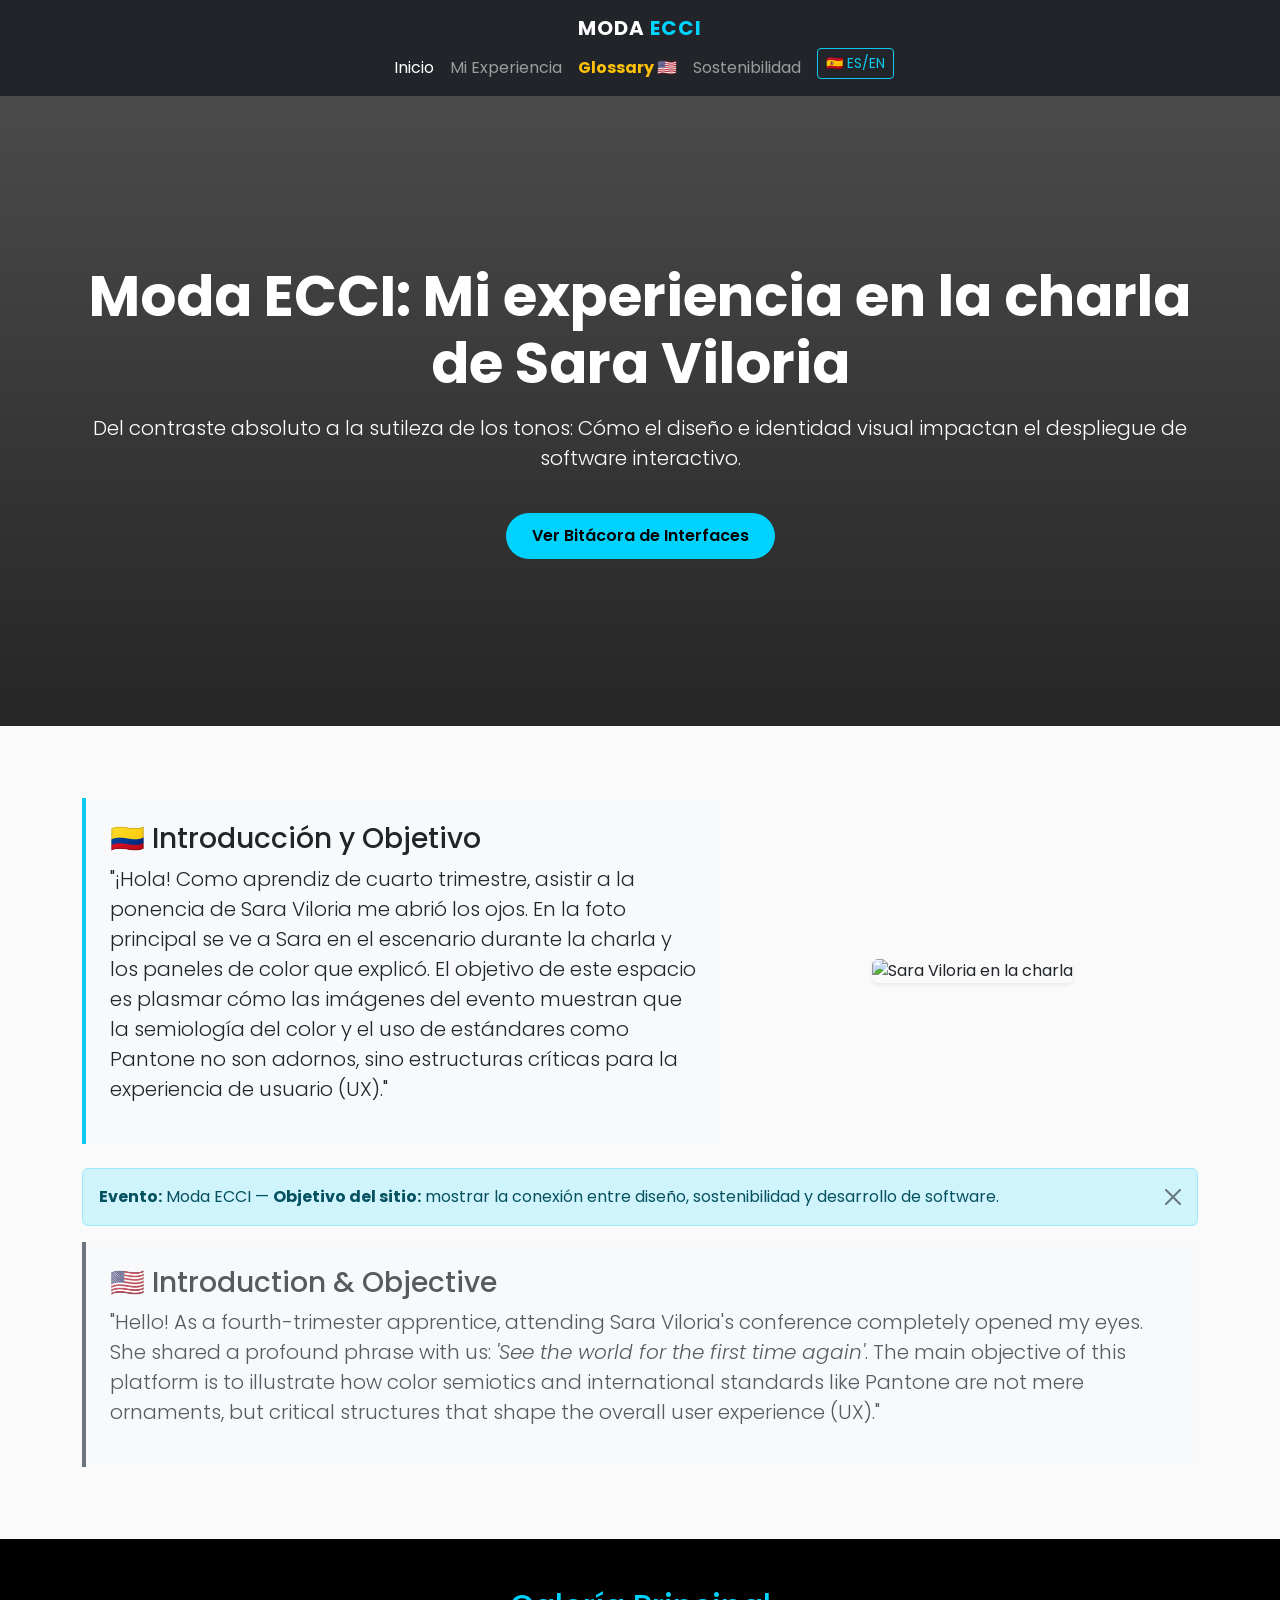
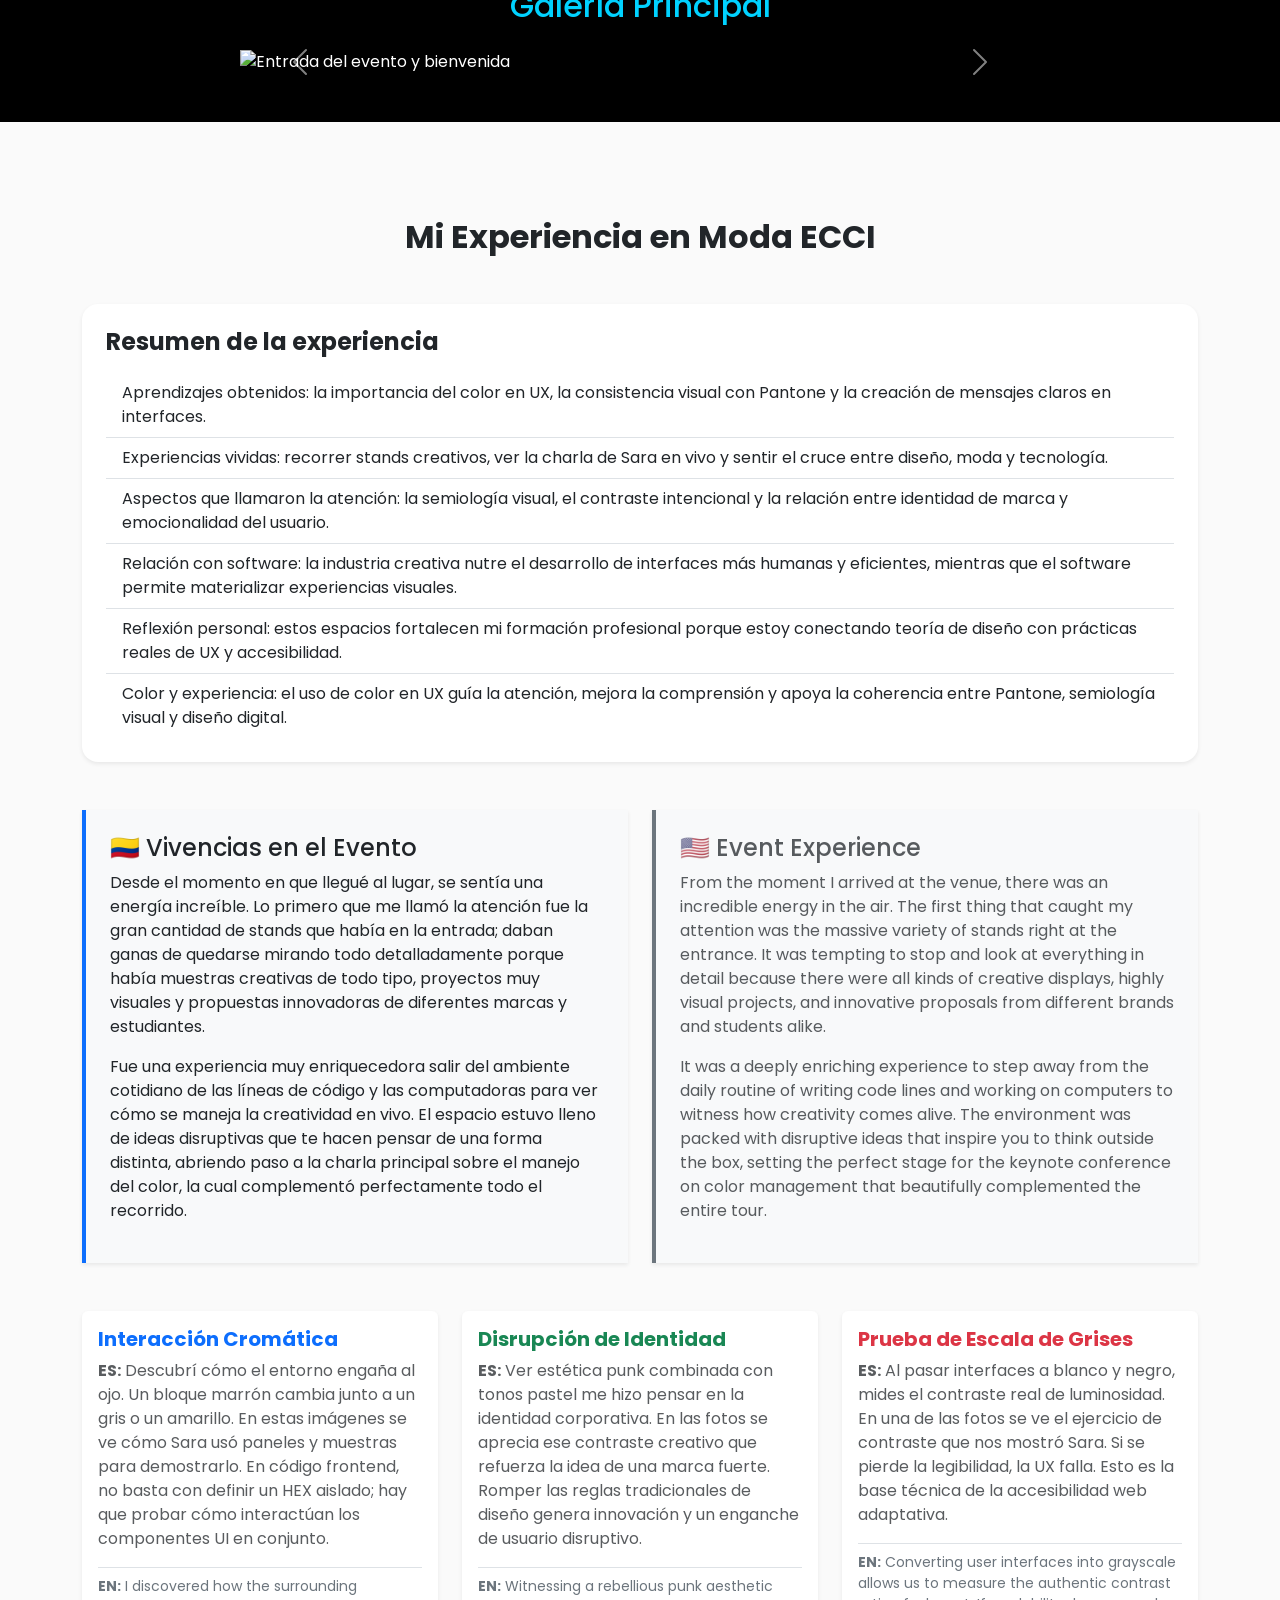
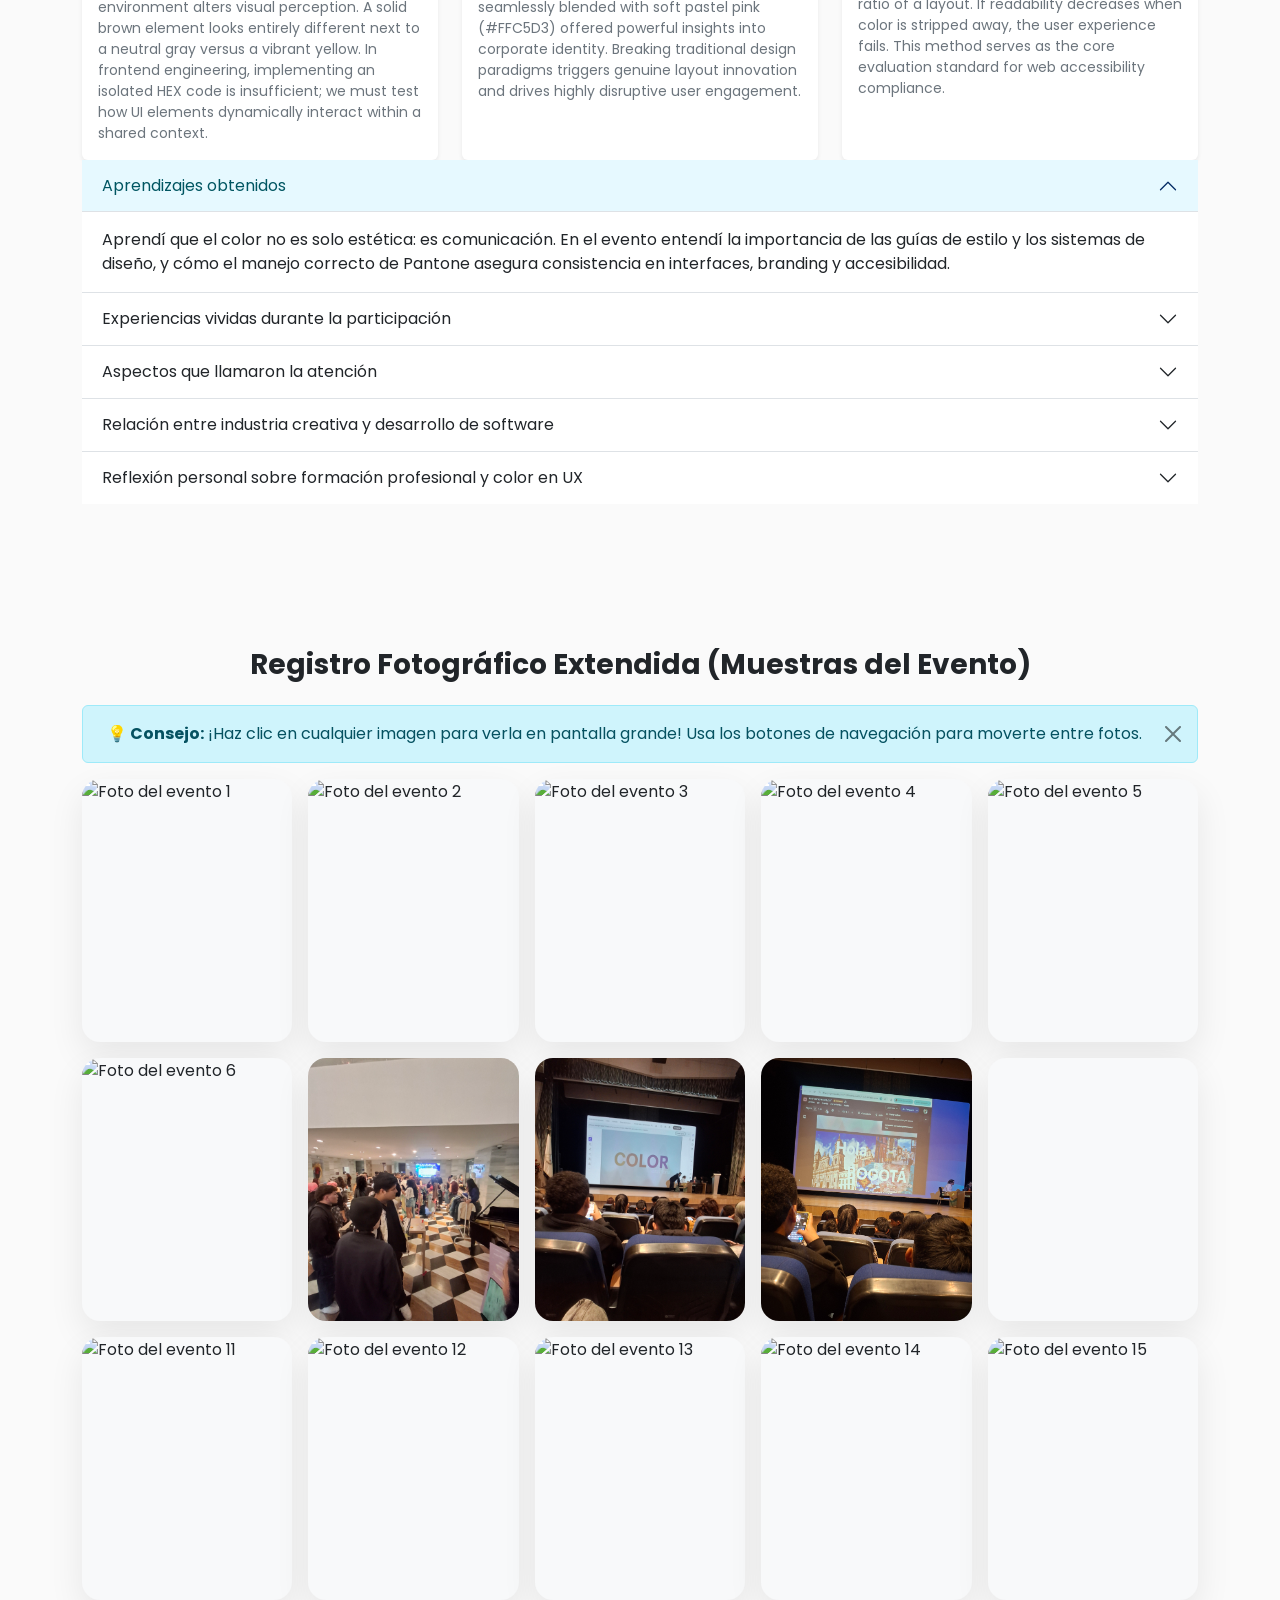
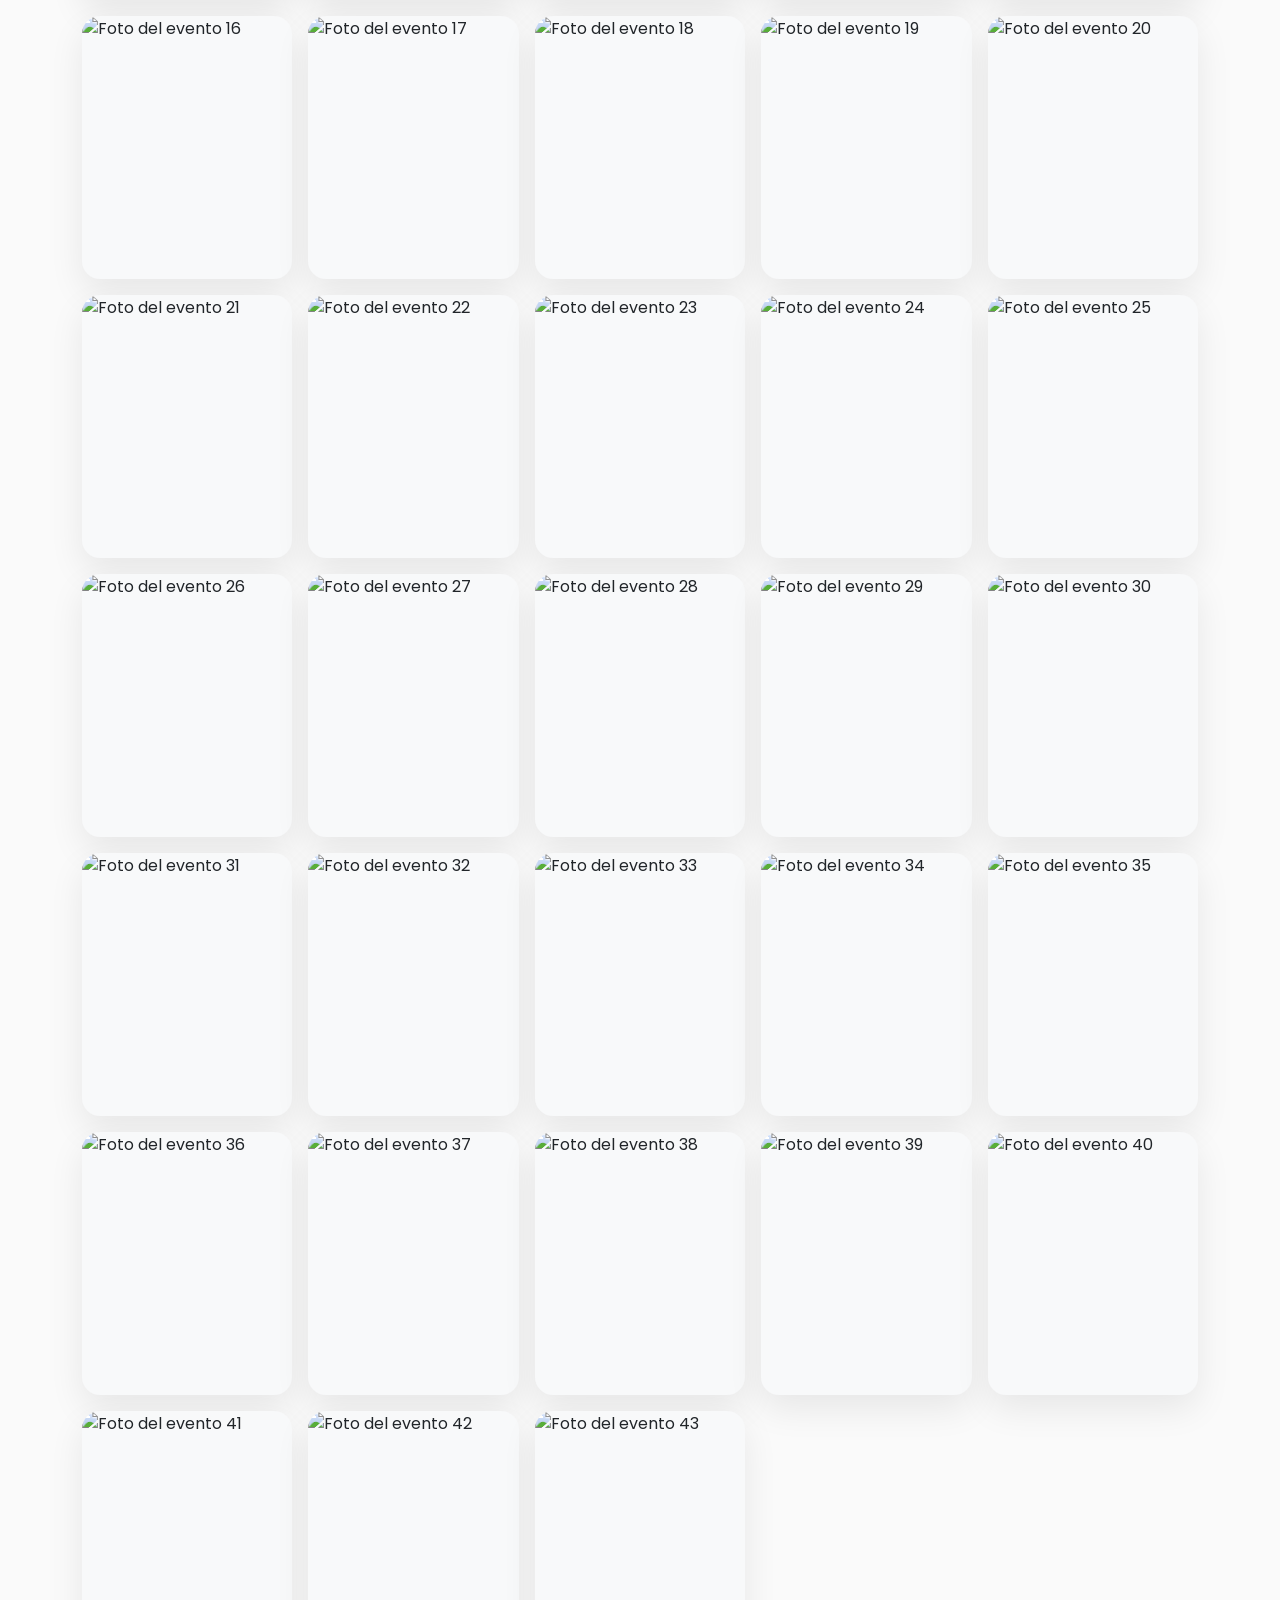
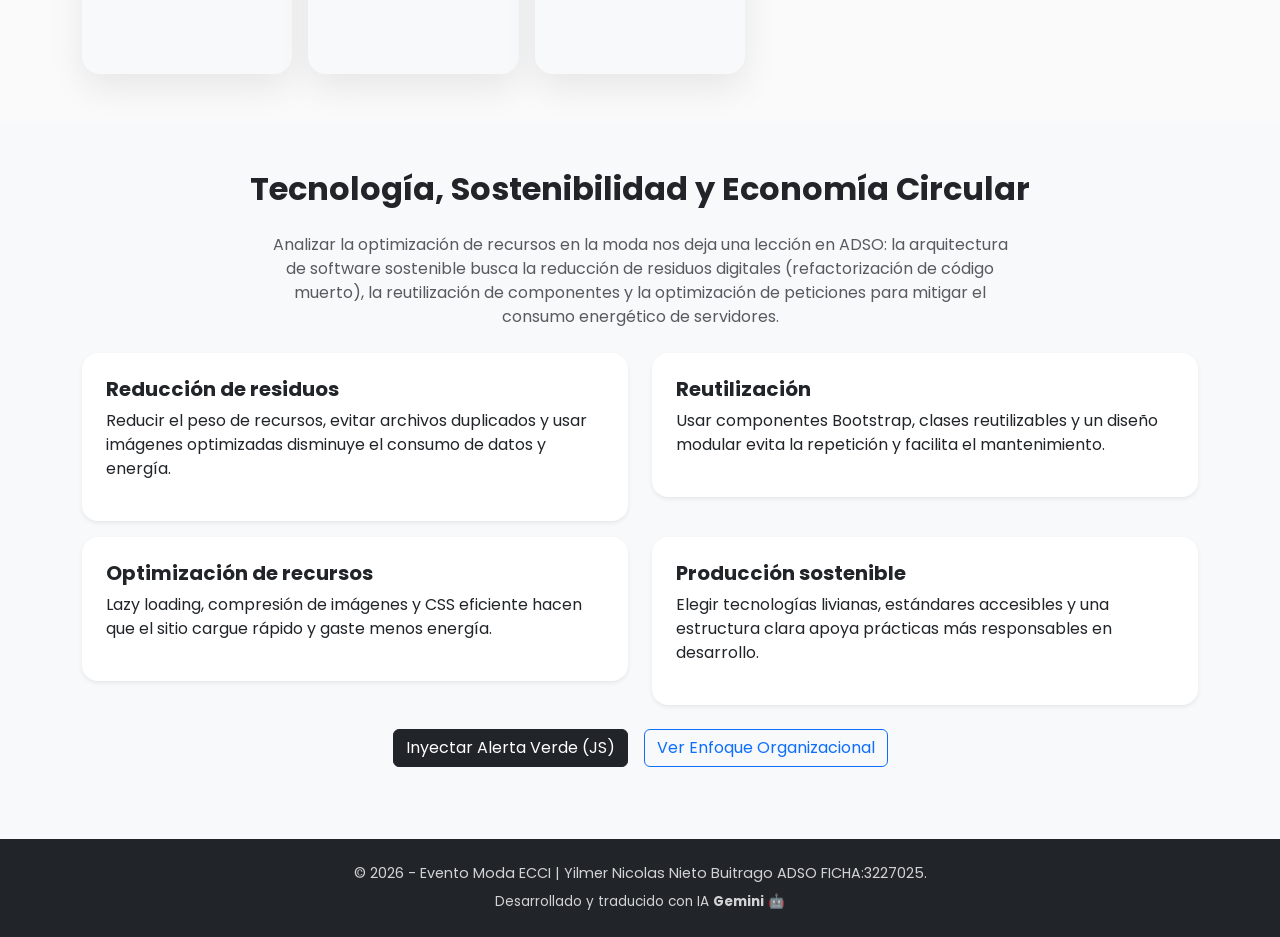
==== commit 02953065: "Update index.html" ====
--- a/index.html
+++ b/index.html
@@ -31,7 +31,7 @@
 
     <header id="inicio" class="hero-section text-white d-flex align-items-center">
         <div class="container text-center">
-            <h1 class="display-4 fw-bold">Moda ECCI: Volver a mirar mi experiencia en la charla de Sara Viloria</h1>
+            <h1 class="display-4 fw-bold">Moda ECCI: Mi experiencia en la charla de Sara Viloria</h1>
             <p class="lead mt-3">Del contraste absoluto a la sutileza de los tonos: Cómo el diseño e identidad visual impactan el despliegue de software interactivo.</p>
             <a href="#experiencia" class="btn btn-custom mt-4">Ver Bitácora de Interfaces</a>
         </div>
@@ -363,4 +363,4 @@
     <script src="https://cdn.jsdelivr.net/npm/bootstrap@5.3.2/dist/js/bootstrap.bundle.min.js"></script>
     <script src="js/script.js"></script>
 </body>
-</html>+</html>
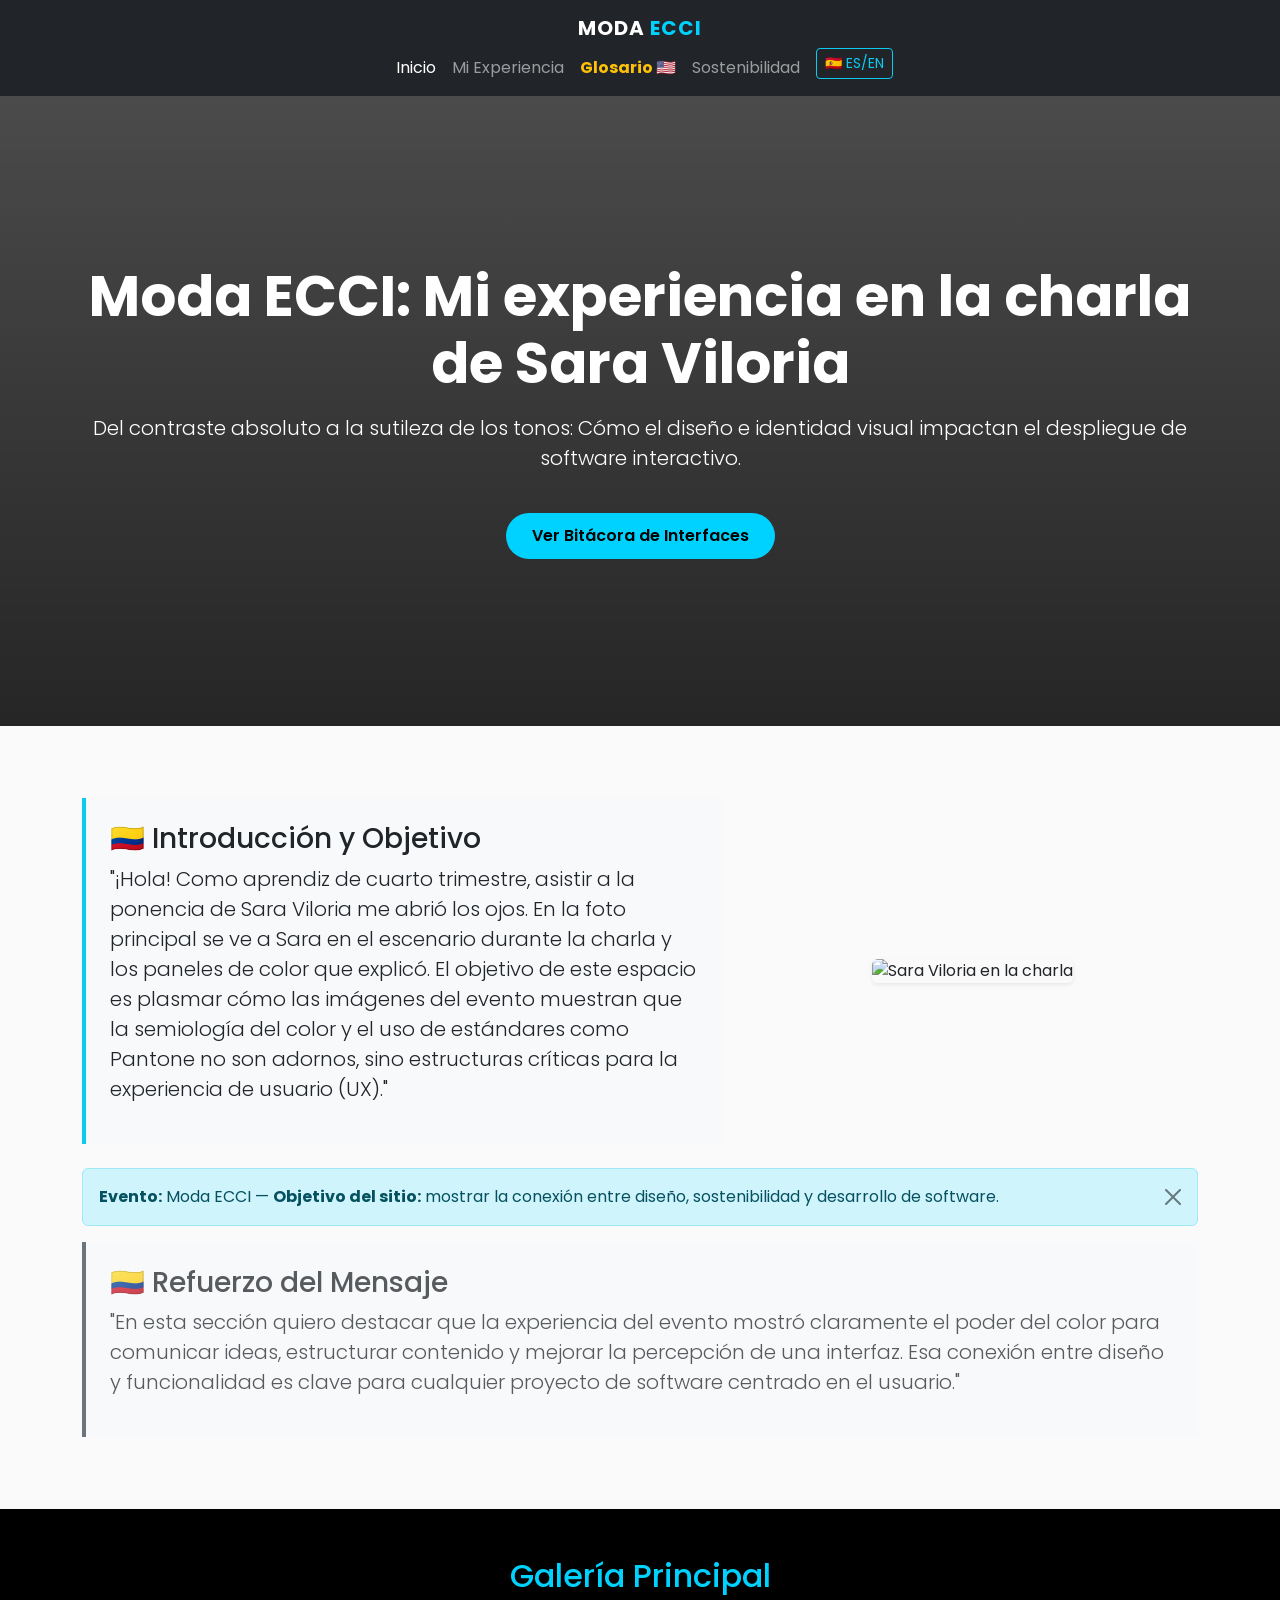
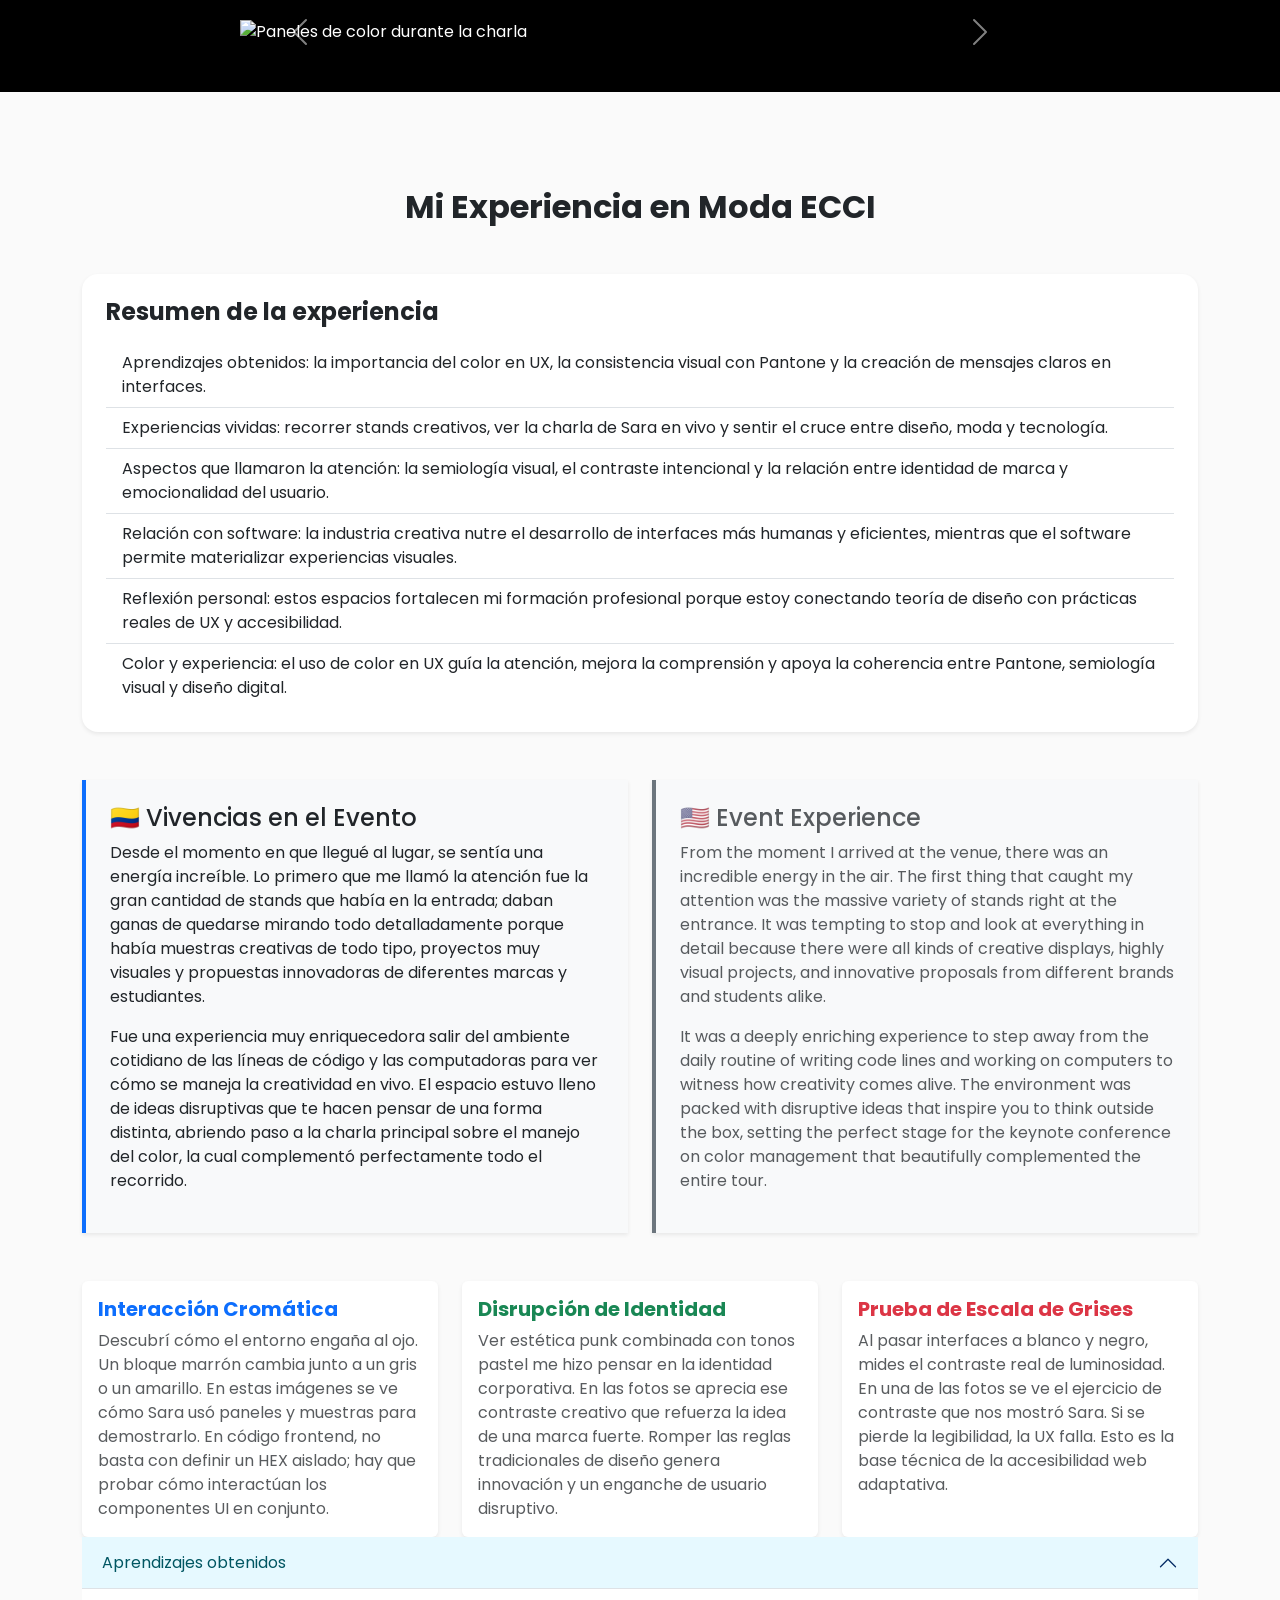
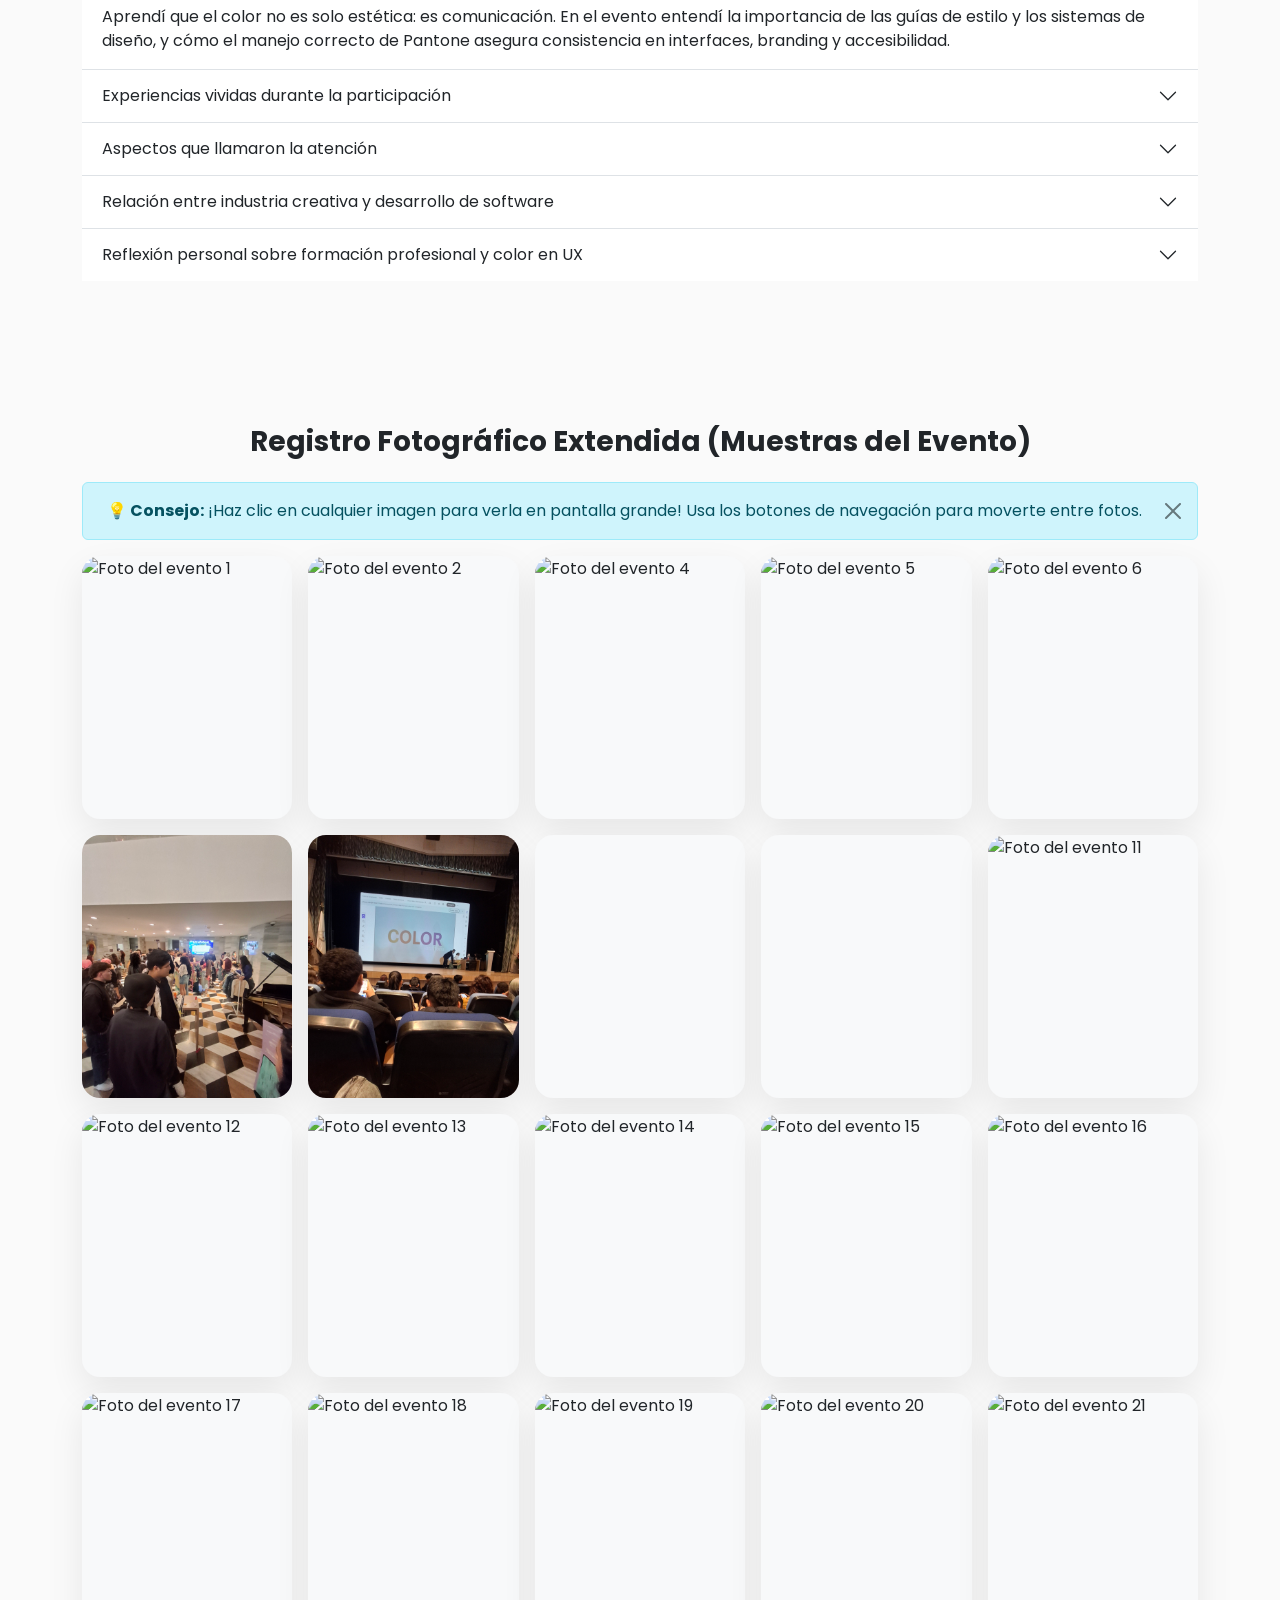
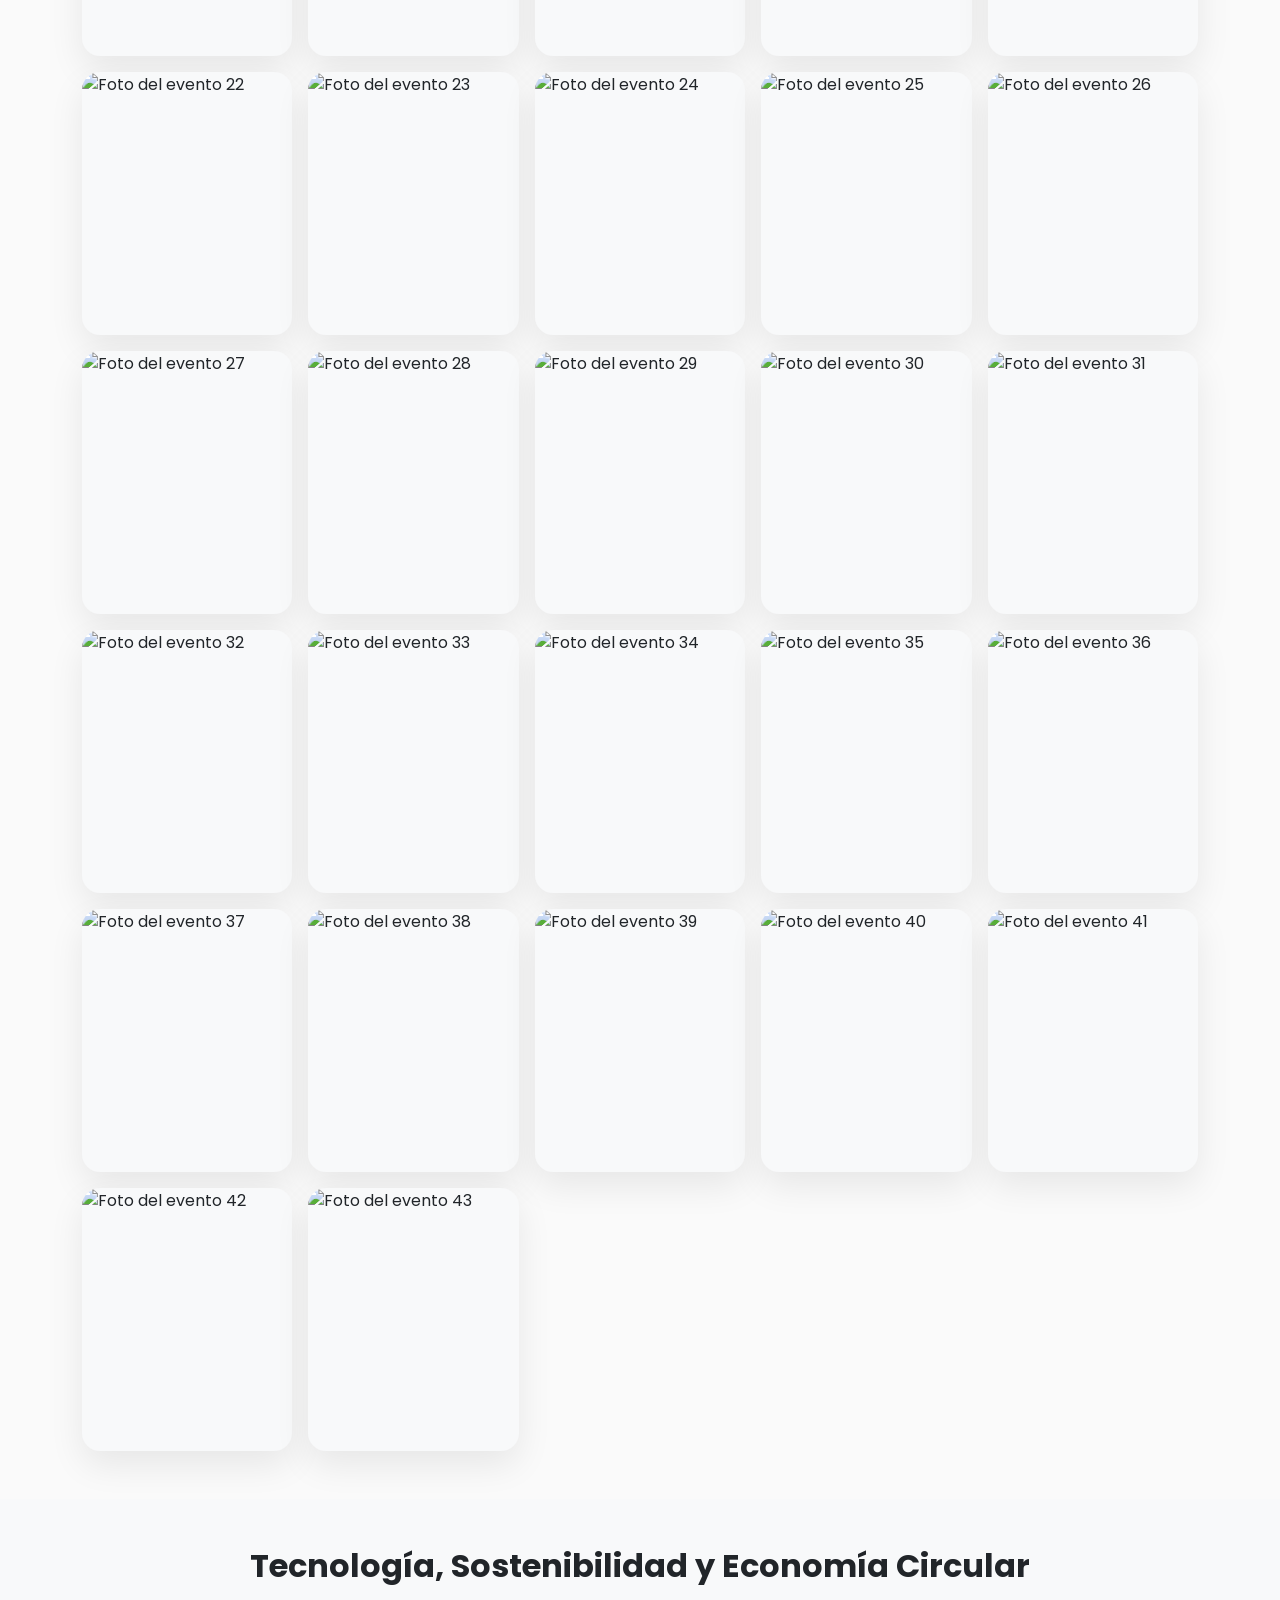
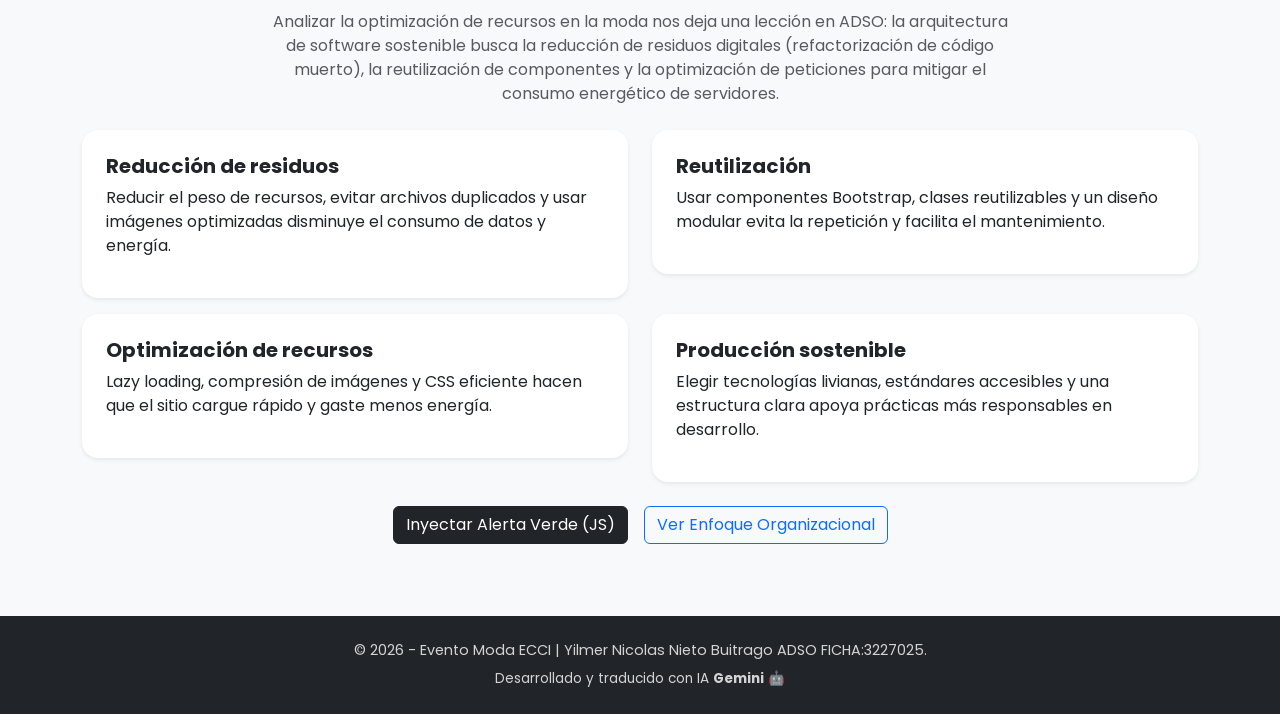
==== commit df117752: "Add files via upload" ====
--- a/index.html
+++ b/index.html
@@ -18,10 +18,10 @@
             </button>
             <div class="collapse navbar-collapse justify-content-center" id="navbarNav">
                 <ul class="navbar-nav text-center">
-                    <li class="nav-item"><a class="nav-link active" href="index.html#inicio">Inicio</a></li>
-                    <li class="nav-item"><a class="nav-link" href="index.html#experiencia">Mi Experiencia</a></li>
-                    <li class="nav-item"><a class="nav-link text-warning fw-bold" href="glossary.html">Glossary 🇺🇸</a></li>
-                    <li class="nav-item"><a class="nav-link" href="index.html#sostenibilidad">Sostenibilidad</a></li>
+                    <li class="nav-item"><a class="nav-link active" href="index.html#inicio"><span class="lang-es">Inicio</span><span class="lang-en d-none">Home</span></a></li>
+                    <li class="nav-item"><a class="nav-link" href="index.html#experiencia"><span class="lang-es">Mi Experiencia</span><span class="lang-en d-none">My Experience</span></a></li>
+                    <li class="nav-item"><a class="nav-link text-warning fw-bold" href="glossary.html"><span class="lang-es">Glosario</span><span class="lang-en d-none">Glossary</span> 🇺🇸</a></li>
+                    <li class="nav-item"><a class="nav-link" href="index.html#sostenibilidad"><span class="lang-es">Sostenibilidad</span><span class="lang-en d-none">Sustainability</span></a></li>
                     <li class="nav-item"><button id="langToggleBtn" class="btn btn-sm btn-outline-info ms-2"><span id="langIcon">🇪🇸</span> ES/EN</button></li>
                 </ul>
             </div>
@@ -31,33 +31,48 @@
 
     <header id="inicio" class="hero-section text-white d-flex align-items-center">
         <div class="container text-center">
-            <h1 class="display-4 fw-bold">Moda ECCI: Mi experiencia en la charla de Sara Viloria</h1>
-            <p class="lead mt-3">Del contraste absoluto a la sutileza de los tonos: Cómo el diseño e identidad visual impactan el despliegue de software interactivo.</p>
-            <a href="#experiencia" class="btn btn-custom mt-4">Ver Bitácora de Interfaces</a>
+            <h1 class="display-4 fw-bold"><span class="lang-es">Moda ECCI: Mi experiencia en la charla de Sara Viloria</span><span class="lang-en d-none">Moda ECCI: My experience at Sara Viloria's talk</span></h1>
+            <p class="lead mt-3"><span class="lang-es">Del contraste absoluto a la sutileza de los tonos: Cómo el diseño e identidad visual impactan el despliegue de software interactivo.</span><span class="lang-en d-none">From absolute contrast to subtle tones: How design and visual identity influence the deployment of interactive software.</span></p>
+            <a href="#experiencia" class="btn btn-custom mt-4"><span class="lang-es">Ver Bitácora de Interfaces</span><span class="lang-en d-none">View Interface Logbook</span></a>
         </div>
     </header>
 
     <section class="container my-5 py-4">
         <div class="row align-items-center">
-            <div class="col-lg-7 col-md-12 mb-4">
+            <div class="col-lg-7 col-md-12 mb-4 lang-es">
                 <div class="p-4 border-start border-4 border-info bg-light h-100">
                     <h3>🇨🇴 Introducción y Objetivo</h3>
                     <p class="lead">"¡Hola! Como aprendiz de cuarto trimestre, asistir a la ponencia de Sara Viloria me abrió los ojos. En la foto principal se ve a Sara en el escenario durante la charla y los paneles de color que explicó. El objetivo de este espacio es plasmar cómo las imágenes del evento muestran que la semiología del color y el uso de estándares como Pantone no son adornos, sino estructuras críticas para la experiencia de usuario (UX)."</p>
                 </div>
             </div>
+            <div class="col-lg-7 col-md-12 mb-4 lang-en d-none">
+                <div class="p-4 border-start border-4 border-info bg-light h-100">
+                    <h3>🇺🇸 Introduction and Objective</h3>
+                    <p class="lead">"Hello! As a fourth-trimester apprentice, attending Sara Viloria's talk opened my eyes. In the main photo you can see Sara on stage during the talk and the color panels she explained. The goal of this page is to show how event images demonstrate that color semiotics and standards like Pantone are not decorations, but critical structures for user experience (UX)."</p>
+                </div>
+            </div>
             <div class="col-lg-5 col-md-12 mb-4 text-center">
                 <img src="img/20260527_120711.jpg" alt="Sara Viloria en la charla" class="img-fluid rounded shadow-sm intro-img">
             </div>
         </div>
         <div class="alert alert-info alert-dismissible fade show" role="alert">
-            <strong>Evento:</strong> Moda ECCI — <strong>Objetivo del sitio:</strong> mostrar la conexión entre diseño, sostenibilidad y desarrollo de software.
+            <span class="lang-es"><strong>Evento:</strong> Moda ECCI — <strong>Objetivo del sitio:</strong> mostrar la conexión entre diseño, sostenibilidad y desarrollo de software.</span>
+            <span class="lang-en d-none"><strong>Event:</strong> Moda ECCI — <strong>Site objective:</strong> show the connection between design, sustainability and software development.</span>
             <button type="button" class="btn-close" data-bs-dismiss="alert" aria-label="Close"></button>
         </div>
-        <div class="row mt-3 text-muted">
+        <div class="row mt-3 text-muted lang-es">
             <div class="col-12">
                 <div class="p-4 border-start border-4 border-secondary bg-light h-100">
-                    <h3>🇺🇸 Introduction & Objective</h3>
-                    <p class="lead">"Hello! As a fourth-trimester apprentice, attending Sara Viloria's conference completely opened my eyes. She shared a profound phrase with us: <em>'See the world for the first time again'</em>. The main objective of this platform is to illustrate how color semiotics and international standards like Pantone are not mere ornaments, but critical structures that shape the overall user experience (UX)."</p>
+                    <h3>🇨🇴 Refuerzo del Mensaje</h3>
+                    <p class="lead">"En esta sección quiero destacar que la experiencia del evento mostró claramente el poder del color para comunicar ideas, estructurar contenido y mejorar la percepción de una interfaz. Esa conexión entre diseño y funcionalidad es clave para cualquier proyecto de software centrado en el usuario."</p>
+                </div>
+            </div>
+        </div>
+        <div class="row mt-3 text-muted lang-en d-none">
+            <div class="col-12">
+                <div class="p-4 border-start border-4 border-secondary bg-light h-100">
+                    <h3>🇺🇸 Message Reinforcement</h3>
+                    <p class="lead">"In this section I want to emphasize that the event experience clearly showed the power of color to communicate ideas, structure content, and improve interface perception. That connection between design and functionality is essential for any user-centered software project."</p>
                 </div>
             </div>
         </div>
@@ -65,7 +80,7 @@
 
     <section class="bg-black py-5 text-white">
         <div class="container">
-            <h2 class="text-center mb-4 text-vibrant">Galería Principal</h2>
+            <h2 class="text-center mb-4 text-vibrant"><span class="lang-es">Galería Principal</span><span class="lang-en d-none">Main Gallery</span></h2>
             <div id="eventCarousel" class="carousel slide mx-auto" data-bs-ride="carousel" style="max-width: 800px;">
                 <div class="carousel-inner">
                     <div class="carousel-item active">
@@ -73,9 +88,6 @@
                     </div>
                     <div class="carousel-item">
                         <img src="img/20260527_104255.jpg" class="d-block w-100 carousel-img" alt="Paneles de color durante la charla">
-                    </div>
-                    <div class="carousel-item">
-                        <img src="img/20260527_104301.jpg" class="d-block w-100 carousel-img" alt="Interacción entre asistentes">
                     </div>
                     <div class="carousel-item">
                         <img src="img/20260527_104507.jpg" class="d-block w-100 carousel-img" alt="Demostración de contraste visual">
@@ -95,19 +107,19 @@
     </section>
 
     <section id="experiencia" class="container my-5 py-5">
-        <h2 class="text-center mb-5 fw-bold">Mi Experiencia en Moda ECCI</h2>
+        <h2 class="text-center mb-5 fw-bold"><span class="lang-es">Mi Experiencia en Moda ECCI</span><span class="lang-en d-none">My Experience at Moda ECCI</span></h2>
         
         <div class="row mb-5">
             <div class="col-12">
                 <div class="p-4 bg-white rounded-4 shadow-sm">
-                    <h4 class="fw-bold mb-3">Resumen de la experiencia</h4>
+                    <h4 class="fw-bold mb-3"><span class="lang-es">Resumen de la experiencia</span><span class="lang-en d-none">Experience Summary</span></h4>
                     <ul class="list-group list-group-flush">
-                        <li class="list-group-item">Aprendizajes obtenidos: la importancia del color en UX, la consistencia visual con Pantone y la creación de mensajes claros en interfaces.</li>
-                        <li class="list-group-item">Experiencias vividas: recorrer stands creativos, ver la charla de Sara en vivo y sentir el cruce entre diseño, moda y tecnología.</li>
-                        <li class="list-group-item">Aspectos que llamaron la atención: la semiología visual, el contraste intencional y la relación entre identidad de marca y emocionalidad del usuario.</li>
-                        <li class="list-group-item">Relación con software: la industria creativa nutre el desarrollo de interfaces más humanas y eficientes, mientras que el software permite materializar experiencias visuales.</li>
-                        <li class="list-group-item">Reflexión personal: estos espacios fortalecen mi formación profesional porque estoy conectando teoría de diseño con prácticas reales de UX y accesibilidad.</li>
-                        <li class="list-group-item">Color y experiencia: el uso de color en UX guía la atención, mejora la comprensión y apoya la coherencia entre Pantone, semiología visual y diseño digital.</li>
+                        <li class="list-group-item"><span class="lang-es">Aprendizajes obtenidos: la importancia del color en UX, la consistencia visual con Pantone y la creación de mensajes claros en interfaces.</span><span class="lang-en d-none">Lessons learned: the importance of color in UX, visual consistency with Pantone, and creating clear messages in interfaces.</span></li>
+                        <li class="list-group-item"><span class="lang-es">Experiencias vividas: recorrer stands creativos, ver la charla de Sara en vivo y sentir el cruce entre diseño, moda y tecnología.</span><span class="lang-en d-none">Lived experiences: visiting creative stands, watching Sara's talk live, and feeling the intersection of design, fashion, and technology.</span></li>
+                        <li class="list-group-item"><span class="lang-es">Aspectos que llamaron la atención: la semiología visual, el contraste intencional y la relación entre identidad de marca y emocionalidad del usuario.</span><span class="lang-en d-none">Highlights: visual semiotics, intentional contrast, and the relationship between brand identity and user emotion.</span></li>
+                        <li class="list-group-item"><span class="lang-es">Relación con software: la industria creativa nutre el desarrollo de interfaces más humanas y eficientes, mientras que el software permite materializar experiencias visuales.</span><span class="lang-en d-none">Relation to software: the creative industry feeds the development of more human and efficient interfaces, while software enables visual experiences.</span></li>
+                        <li class="list-group-item"><span class="lang-es">Reflexión personal: estos espacios fortalecen mi formación profesional porque estoy conectando teoría de diseño con prácticas reales de UX y accesibilidad.</span><span class="lang-en d-none">Personal reflection: these spaces strengthen my professional training because I am connecting design theory with real UX and accessibility practices.</span></li>
+                        <li class="list-group-item"><span class="lang-es">Color y experiencia: el uso de color en UX guía la atención, mejora la comprensión y apoya la coherencia entre Pantone, semiología visual y diseño digital.</span><span class="lang-en d-none">Color and experience: using color in UX guides attention, improves understanding, and supports consistency between Pantone, visual semiotics, and digital design.</span></li>
                     </ul>
                 </div>
             </div>
@@ -134,27 +146,39 @@
             <div class="col-md-4">
                 <div class="card h-100 shadow-sm border-0 dynamic-card">
                     <div class="card-body">
-                        <h5 class="card-title fw-bold text-primary">Interacción Cromática</h5>
-                        <p class="card-text text-muted"><strong>ES:</strong> Descubrí cómo el entorno engaña al ojo. Un bloque marrón cambia junto a un gris o un amarillo. En estas imágenes se ve cómo Sara usó paneles y muestras para demostrarlo. En código frontend, no basta con definir un HEX aislado; hay que probar cómo interactúan los componentes UI en conjunto.</p>
-                        <p class="card-text small text-secondary border-top pt-2"><strong>EN:</strong> I discovered how the surrounding environment alters visual perception. A solid brown element looks entirely different next to a neutral gray versus a vibrant yellow. In frontend engineering, implementing an isolated HEX code is insufficient; we must test how UI elements dynamically interact within a shared context.</p>
+                        <h5 class="card-title fw-bold text-primary"><span class="lang-es">Interacción Cromática</span><span class="lang-en d-none">Chromatic Interaction</span></h5>
+                        <div class="lang-es">
+                            <p class="card-text text-muted">Descubrí cómo el entorno engaña al ojo. Un bloque marrón cambia junto a un gris o un amarillo. En estas imágenes se ve cómo Sara usó paneles y muestras para demostrarlo. En código frontend, no basta con definir un HEX aislado; hay que probar cómo interactúan los componentes UI en conjunto.</p>
+                        </div>
+                        <div class="lang-en d-none">
+                            <p class="card-text text-muted">I discovered how the surrounding environment alters visual perception. A solid brown element looks entirely different next to a neutral gray versus a vibrant yellow. In frontend engineering, implementing an isolated HEX code is insufficient; we must test how UI elements dynamically interact within a shared context.</p>
+                        </div>
                     </div>
                 </div>
             </div>
             <div class="col-md-4">
                 <div class="card h-100 shadow-sm border-0 dynamic-card">
                     <div class="card-body">
-                        <h5 class="card-title fw-bold text-success">Disrupción de Identidad</h5>
-                        <p class="card-text text-muted"><strong>ES:</strong> Ver estética punk combinada con tonos pastel me hizo pensar en la identidad corporativa. En las fotos se aprecia ese contraste creativo que refuerza la idea de una marca fuerte. Romper las reglas tradicionales de diseño genera innovación y un enganche de usuario disruptivo.</p>
-                        <p class="card-text small text-secondary border-top pt-2"><strong>EN:</strong> Witnessing a rebellious punk aesthetic seamlessly blended with soft pastel pink (#FFC5D3) offered powerful insights into corporate identity. Breaking traditional design paradigms triggers genuine layout innovation and drives highly disruptive user engagement.</p>
+                        <h5 class="card-title fw-bold text-success"><span class="lang-es">Disrupción de Identidad</span><span class="lang-en d-none">Identity Disruption</span></h5>
+                        <div class="lang-es">
+                            <p class="card-text text-muted">Ver estética punk combinada con tonos pastel me hizo pensar en la identidad corporativa. En las fotos se aprecia ese contraste creativo que refuerza la idea de una marca fuerte. Romper las reglas tradicionales de diseño genera innovación y un enganche de usuario disruptivo.</p>
+                        </div>
+                        <div class="lang-en d-none">
+                            <p class="card-text text-muted">Seeing a punk aesthetic combined with pastel tones made me think about corporate identity. In the photos we can appreciate this creative contrast that reinforces the idea of a strong brand. Breaking traditional design rules generates innovation and a more disruptive user engagement.</p>
+                        </div>
                     </div>
                 </div>
             </div>
             <div class="col-md-4">
                 <div class="card h-100 shadow-sm border-0 dynamic-card">
                     <div class="card-body">
-                        <h5 class="card-title fw-bold text-danger">Prueba de Escala de Grises</h5>
-                        <p class="card-text text-muted"><strong>ES:</strong> Al pasar interfaces a blanco y negro, mides el contraste real de luminosidad. En una de las fotos se ve el ejercicio de contraste que nos mostró Sara. Si se pierde la legibilidad, la UX falla. Esto es la base técnica de la accesibilidad web adaptativa.</p>
-                        <p class="card-text small text-secondary border-top pt-2"><strong>EN:</strong> Converting user interfaces into grayscale allows us to measure the authentic contrast ratio of a layout. If readability decreases when color is stripped away, the user experience fails. This method serves as the core evaluation standard for web accessibility compliance.</p>
+                        <h5 class="card-title fw-bold text-danger"><span class="lang-es">Prueba de Escala de Grises</span><span class="lang-en d-none">Grayscale Test</span></h5>
+                        <div class="lang-es">
+                            <p class="card-text text-muted">Al pasar interfaces a blanco y negro, mides el contraste real de luminosidad. En una de las fotos se ve el ejercicio de contraste que nos mostró Sara. Si se pierde la legibilidad, la UX falla. Esto es la base técnica de la accesibilidad web adaptativa.</p>
+                        </div>
+                        <div class="lang-en d-none">
+                            <p class="card-text text-muted">Converting interfaces to black and white measures the true contrast of brightness. In one of the photos, you can see the contrast exercise Sara showed us. If readability is lost, the UX fails. This is the technical foundation of adaptive web accessibility.</p>
+                        </div>
                     </div>
                 </div>
             </div>
@@ -164,60 +188,65 @@
             <div class="accordion-item">
                 <h2 class="accordion-header" id="headingOne">
                     <button class="accordion-button" type="button" data-bs-toggle="collapse" data-bs-target="#collapseOne" aria-expanded="true" aria-controls="collapseOne">
-                        Aprendizajes obtenidos
+                        <span class="lang-es">Aprendizajes obtenidos</span><span class="lang-en d-none">Lessons learned</span>
                     </button>
                 </h2>
                 <div id="collapseOne" class="accordion-collapse collapse show" aria-labelledby="headingOne" data-bs-parent="#experienceAccordion">
                     <div class="accordion-body">
-                        Aprendí que el color no es solo estética: es comunicación. En el evento entendí la importancia de las guías de estilo y los sistemas de diseño, y cómo el manejo correcto de Pantone asegura consistencia en interfaces, branding y accesibilidad.
+                        <span class="lang-es">Aprendí que el color no es solo estética: es comunicación. En el evento entendí la importancia de las guías de estilo y los sistemas de diseño, y cómo el manejo correcto de Pantone asegura consistencia en interfaces, branding y accesibilidad.</span>
+                        <span class="lang-en d-none">I learned that color is not just aesthetics: it is communication. At the event, I understood the importance of style guides and design systems, and how correct Pantone usage ensures consistency in interfaces, branding, and accessibility.</span>
                     </div>
                 </div>
             </div>
             <div class="accordion-item">
                 <h2 class="accordion-header" id="headingTwo">
                     <button class="accordion-button collapsed" type="button" data-bs-toggle="collapse" data-bs-target="#collapseTwo" aria-expanded="false" aria-controls="collapseTwo">
-                        Experiencias vividas durante la participación
+                        <span class="lang-es">Experiencias vividas durante la participación</span><span class="lang-en d-none">Experiences lived during participation</span>
                     </button>
                 </h2>
                 <div id="collapseTwo" class="accordion-collapse collapse" aria-labelledby="headingTwo" data-bs-parent="#experienceAccordion">
                     <div class="accordion-body">
-                        Viví la emoción de recorrer stands, ver propuestas visuales en vivo y participar en dinámicas de color. La charla de Sara y la energía creativa del evento fomentaron una sensación de comunidad entre diseñadores, desarrolladores y comunicadores.
+                        <span class="lang-es">Viví la emoción de recorrer stands, ver propuestas visuales en vivo y participar en dinámicas de color. La charla de Sara y la energía creativa del evento fomentaron una sensación de comunidad entre diseñadores, desarrolladores y comunicadores.</span>
+                        <span class="lang-en d-none">I experienced the excitement of walking through stands, seeing live visual proposals, and participating in color dynamics. Sara's talk and the creative energy of the event fostered a sense of community among designers, developers, and communicators.</span>
                     </div>
                 </div>
             </div>
             <div class="accordion-item">
                 <h2 class="accordion-header" id="headingThree">
                     <button class="accordion-button collapsed" type="button" data-bs-toggle="collapse" data-bs-target="#collapseThree" aria-expanded="false" aria-controls="collapseThree">
-                        Aspectos que llamaron la atención
+                        <span class="lang-es">Aspectos que llamaron la atención</span><span class="lang-en d-none">Aspects that stood out</span>
                     </button>
                 </h2>
                 <div id="collapseThree" class="accordion-collapse collapse" aria-labelledby="headingThree" data-bs-parent="#experienceAccordion">
                     <div class="accordion-body">
-                        Me llamó la atención la manera en que Pantone y la semiología visual organizan emociones y mensajes. También fue notable la adecuación del contraste para usabilidad, la visión sostenible de los materiales y la identidad visual como experiencia de usuario.
+                        <span class="lang-es">Me llamó la atención la manera en que Pantone y la semiología visual organizan emociones y mensajes. También fue notable la adecuación del contraste para usabilidad, la visión sostenible de los materiales y la identidad visual como experiencia de usuario.</span>
+                        <span class="lang-en d-none">I was struck by the way Pantone and visual semiotics organize emotions and messages. It was also notable how contrast supports usability, the sustainable vision of materials, and visual identity as a user experience.</span>
                     </div>
                 </div>
             </div>
             <div class="accordion-item">
                 <h2 class="accordion-header" id="headingFour">
                     <button class="accordion-button collapsed" type="button" data-bs-toggle="collapse" data-bs-target="#collapseFour" aria-expanded="false" aria-controls="collapseFour">
-                        Relación entre industria creativa y desarrollo de software
+                        <span class="lang-es">Relación entre industria creativa y desarrollo de software</span><span class="lang-en d-none">Relationship between the creative industry and software development</span>
                     </button>
                 </h2>
                 <div id="collapseFour" class="accordion-collapse collapse" aria-labelledby="headingFour" data-bs-parent="#experienceAccordion">
                     <div class="accordion-body">
-                        Este evento reforzó que la industria creativa y el desarrollo de software comparten un mismo propósito: construir experiencias memorables. La creatividad visual guía las decisiones de UX y UI, mientras que el desarrollo hace posible la interacción eficiente y responsable.
+                        <span class="lang-es">Este evento reforzó que la industria creativa y el desarrollo de software comparten un mismo propósito: construir experiencias memorables. La creatividad visual guía las decisiones de UX y UI, mientras que el desarrollo hace posible la interacción eficiente y responsable.</span>
+                        <span class="lang-en d-none">This event reinforced that the creative industry and software development share the same purpose: building memorable experiences. Visual creativity guides UX and UI decisions, while development makes efficient and responsible interaction possible.</span>
                     </div>
                 </div>
             </div>
             <div class="accordion-item">
                 <h2 class="accordion-header" id="headingFive">
                     <button class="accordion-button collapsed" type="button" data-bs-toggle="collapse" data-bs-target="#collapseFive" aria-expanded="false" aria-controls="collapseFive">
-                        Reflexión personal sobre formación profesional y color en UX
+                        <span class="lang-es">Reflexión personal sobre formación profesional y color en UX</span><span class="lang-en d-none">Personal reflection on professional training and color in UX</span>
                     </button>
                 </h2>
                 <div id="collapseFive" class="accordion-collapse collapse" aria-labelledby="headingFive" data-bs-parent="#experienceAccordion">
                     <div class="accordion-body">
-                        Esta experiencia me mostró que aprender color y semiología visual fortalece mi formación profesional. La aplicación del color en UX y los estándares Pantone son herramientas clave para crear interfaces claras, coherentes y emocionalmente efectivas.
+                        <span class="lang-es">Esta experiencia me mostró que aprender color y semiología visual fortalece mi formación profesional. La aplicación del color en UX y los estándares Pantone son herramientas clave para crear interfaces claras, coherentes y emocionalmente efectivas.</span>
+                        <span class="lang-en d-none">This experience showed me that learning color and visual semiotics strengthens my professional training. Applying color in UX and Pantone standards are key tools for creating clear, coherent, and emotionally effective interfaces.</span>
                     </div>
                 </div>
             </div>
@@ -225,16 +254,15 @@
     </section>
 
     <section class="container my-5">
-        <h3 class="text-center fw-bold mb-4">Registro Fotográfico Extendida (Muestras del Evento)</h3>
+        <h3 class="text-center fw-bold mb-4"><span class="lang-es">Registro Fotográfico Extendida (Muestras del Evento)</span><span class="lang-en d-none">Extended Photo Record (Event Samples)</span></h3>
         
         <div class="alert alert-info alert-dismissible fade show text-center" role="alert">
-            <strong>💡 Consejo:</strong> ¡Haz clic en cualquier imagen para verla en pantalla grande! Usa los botones de navegación para moverte entre fotos.
+            <strong><span class="lang-es">💡 Consejo:</span><span class="lang-en d-none">💡 Tip:</span></strong> <span class="lang-es">¡Haz clic en cualquier imagen para verla en pantalla grande! Usa los botones de navegación para moverte entre fotos.</span><span class="lang-en d-none">Click any image to enlarge it! Use the navigation buttons to move between photos.</span>
             <button type="button" class="btn-close" data-bs-dismiss="alert" aria-label="Close"></button>
         </div>
         <div class="gallery-grid" id="galleryGrid">
             <div class="gallery-item gallery-clickable" data-image-index="0" data-image="img/20260527_104250.jpg"><img loading="lazy" decoding="async" src="img/20260527_104250.jpg" alt="Foto del evento 1" class="img-fluid rounded"></div>
             <div class="gallery-item gallery-clickable" data-image-index="1" data-image="img/20260527_104255.jpg"><img loading="lazy" decoding="async" src="img/20260527_104255.jpg" alt="Foto del evento 2" class="img-fluid rounded"></div>
-            <div class="gallery-item gallery-clickable" data-image-index="2" data-image="img/20260527_104301.jpg"><img loading="lazy" decoding="async" src="img/20260527_104301.jpg" alt="Foto del evento 3" class="img-fluid rounded"></div>
             <div class="gallery-item gallery-clickable" data-image-index="3" data-image="img/20260527_104507.jpg"><img loading="lazy" decoding="async" src="img/20260527_104507.jpg" alt="Foto del evento 4" class="img-fluid rounded"></div>
             <div class="gallery-item gallery-clickable" data-image-index="4" data-image="img/20260527_104513.jpg"><img loading="lazy" decoding="async" src="img/20260527_104513.jpg" alt="Foto del evento 5" class="img-fluid rounded"></div>
             <div class="gallery-item gallery-clickable" data-image-index="5" data-image="img/20260527_104518.jpg"><img loading="lazy" decoding="async" src="img/20260527_104518.jpg" alt="Foto del evento 6" class="img-fluid rounded"></div>
@@ -280,39 +308,40 @@
 
     <section id="sostenibilidad" class="bg-light py-5">
         <div class="container text-center">
-            <h2 class="fw-bold mb-4">Tecnología, Sostenibilidad y Economía Circular</h2>
+            <h2 class="fw-bold mb-4"><span class="lang-es">Tecnología, Sostenibilidad y Economía Circular</span><span class="lang-en d-none">Technology, Sustainability and Circular Economy</span></h2>
             <p class="text-muted mx-auto mb-4" style="max-width: 750px;">
-                Analizar la optimización de recursos en la moda nos deja una lección en ADSO: la arquitectura de software sostenible busca la reducción de residuos digitales (refactorización de código muerto), la reutilización de componentes y la optimización de peticiones para mitigar el consumo energético de servidores.
+                <span class="lang-es">Analizar la optimización de recursos en la moda nos deja una lección en ADSO: la arquitectura de software sostenible busca la reducción de residuos digitales (refactorización de código muerto), la reutilización de componentes y la optimización de peticiones para mitigar el consumo energético de servidores.</span>
+                <span class="lang-en d-none">Analyzing resource optimization in fashion gives us a lesson in ADSO: sustainable software architecture seeks digital waste reduction (refactoring dead code), component reuse, and request optimization to mitigate server energy consumption.</span>
             </p>
             <div class="row gx-4 gy-3 justify-content-center mb-4">
                 <div class="col-md-6">
                     <div class="bg-white p-4 rounded-4 shadow-sm text-start">
-                        <h5 class="fw-bold">Reducción de residuos</h5>
-                        <p>Reducir el peso de recursos, evitar archivos duplicados y usar imágenes optimizadas disminuye el consumo de datos y energía.</p>
+                        <h5 class="fw-bold"><span class="lang-es">Reducción de residuos</span><span class="lang-en d-none">Waste Reduction</span></h5>
+                        <p><span class="lang-es">Reducir el peso de recursos, evitar archivos duplicados y usar imágenes optimizadas disminuye el consumo de datos y energía.</span><span class="lang-en d-none">Reducing asset weight, avoiding duplicate files, and using optimized images decreases data and energy consumption.</span></p>
                     </div>
                 </div>
                 <div class="col-md-6">
                     <div class="bg-white p-4 rounded-4 shadow-sm text-start">
-                        <h5 class="fw-bold">Reutilización</h5>
-                        <p>Usar componentes Bootstrap, clases reutilizables y un diseño modular evita la repetición y facilita el mantenimiento.</p>
+                        <h5 class="fw-bold"><span class="lang-es">Reutilización</span><span class="lang-en d-none">Reuse</span></h5>
+                        <p><span class="lang-es">Usar componentes Bootstrap, clases reutilizables y un diseño modular evita la repetición y facilita el mantenimiento.</span><span class="lang-en d-none">Using Bootstrap components, reusable classes, and modular design avoids repetition and makes maintenance easier.</span></p>
                     </div>
                 </div>
                 <div class="col-md-6">
                     <div class="bg-white p-4 rounded-4 shadow-sm text-start">
-                        <h5 class="fw-bold">Optimización de recursos</h5>
-                        <p>Lazy loading, compresión de imágenes y CSS eficiente hacen que el sitio cargue rápido y gaste menos energía.</p>
+                        <h5 class="fw-bold"><span class="lang-es">Optimización de recursos</span><span class="lang-en d-none">Resource Optimization</span></h5>
+                        <p><span class="lang-es">Lazy loading, compresión de imágenes y CSS eficiente hacen que el sitio cargue rápido y gaste menos energía.</span><span class="lang-en d-none">Lazy loading, image compression, and efficient CSS make the site load fast and use less energy.</span></p>
                     </div>
                 </div>
                 <div class="col-md-6">
                     <div class="bg-white p-4 rounded-4 shadow-sm text-start">
-                        <h5 class="fw-bold">Producción sostenible</h5>
-                        <p>Elegir tecnologías livianas, estándares accesibles y una estructura clara apoya prácticas más responsables en desarrollo.</p>
+                        <h5 class="fw-bold"><span class="lang-es">Producción sostenible</span><span class="lang-en d-none">Sustainable Production</span></h5>
+                        <p><span class="lang-es">Elegir tecnologías livianas, estándares accesibles y una estructura clara apoya prácticas más responsables en desarrollo.</span><span class="lang-en d-none">Choosing lightweight technologies, accessible standards, and a clear structure supports more responsible development practices.</span></p>
                     </div>
                 </div>
             </div>
             <div class="d-flex justify-content-center gap-3">
-                <button id="btnFeedback" class="btn btn-dark">Inyectar Alerta Verde (JS)</button>
-                <button class="btn btn-outline-primary" data-bs-toggle="modal" data-bs-target="#techModal">Ver Enfoque Organizacional</button>
+                <button id="btnFeedback" class="btn btn-dark"><span class="lang-es">Inyectar Alerta Verde (JS)</span><span class="lang-en d-none">Inject Green Alert (JS)</span></button>
+                <button id="techModalBtn" class="btn btn-outline-primary" data-bs-toggle="modal" data-bs-target="#techModal"><span class="lang-es">Ver Enfoque Organizacional</span><span class="lang-en d-none">View Organizational Approach</span></button>
             </div>
             <div id="jsAlertContainer" class="mt-4 mx-auto" style="max-width: 600px;"></div>
         </div>
@@ -322,14 +351,14 @@
         <div class="modal-dialog">
             <div class="modal-content">
                 <div class="modal-header">
-                    <h5 class="modal-title fw-bold">Responsabilidad y SST</h5>
+                    <h5 class="modal-title fw-bold"><span class="lang-es">Responsabilidad y SST</span><span class="lang-en d-none">Responsibility and OHS</span></h5>
                     <button type="button" class="btn-close" data-bs-dismiss="modal"></button>
                 </div>
                 <div class="modal-body text-start">
-                    <p>Como desarrolladores, la sostenibilidad y la Seguridad y Salud en el Trabajo (SST) también abarcan la ergonomía digital y interfaces accesibles que prevengan la fatiga visual de los usuarios finales a través de una adecuada gestión del color y luminancia.</p>
+                    <p><span class="lang-es">Como desarrolladores, la sostenibilidad y la Seguridad y Salud en el Trabajo (SST) también abarcan la ergonomía digital y interfaces accesibles que prevengan la fatiga visual de los usuarios finales a través de una adecuada gestión del color y luminancia.</span><span class="lang-en d-none">As developers, sustainability and Occupational Health and Safety (OHS) also include digital ergonomics and accessible interfaces that prevent end-user visual fatigue through proper color and luminance management.</span></p>
                 </div>
                 <div class="modal-footer">
-                    <button type="button" class="btn btn-secondary" data-bs-dismiss="modal">Cerrar</button>
+                    <button type="button" class="btn btn-secondary" data-bs-dismiss="modal"><span class="lang-es">Cerrar</span><span class="lang-en d-none">Close</span></button>
                 </div>
             </div>
         </div>
@@ -340,16 +369,16 @@
         <div class="modal-dialog modal-lg modal-fullscreen-sm-down">
             <div class="modal-content bg-dark text-white">
                 <div class="modal-header border-dark">
-                    <h5 class="modal-title">Galería de Imágenes</h5>
+                    <h5 class="modal-title"><span class="lang-es">Galería de Imágenes</span><span class="lang-en d-none">Image Gallery</span></h5>
                     <button type="button" class="btn-close btn-close-white" data-bs-dismiss="modal"></button>
                 </div>
                 <div class="modal-body text-center" style="padding: 1rem;">
                     <img id="viewerImage" src="" alt="Imagen amplificada" class="img-fluid" style="max-height: 70vh; object-fit: contain;">
                 </div>
                 <div class="modal-footer border-dark justify-content-between">
-                    <button type="button" id="prevBtn" class="btn btn-outline-light">← Anterior</button>
+                    <button type="button" id="prevBtn" class="btn btn-outline-light"><span class="lang-es">← Anterior</span><span class="lang-en d-none">← Previous</span></button>
                     <span id="imageCounter" class="text-white fw-bold">1 / 43</span>
-                    <button type="button" id="nextBtn" class="btn btn-outline-light">Siguiente →</button>
+                    <button type="button" id="nextBtn" class="btn btn-outline-light"><span class="lang-es">Siguiente →</span><span class="lang-en d-none">Next →</span></button>
                 </div>
             </div>
         </div>
@@ -357,10 +386,10 @@
 
     <footer class="bg-dark text-white text-center py-4">
         <p class="mb-0">&copy; 2026 - Evento Moda ECCI | Yilmer Nicolas Nieto Buitrago ADSO FICHA:3227025.</p>
-        <p class="mb-0 mt-2" style="font-size: 0.85rem; opacity: 0.8;">Desarrollado y traducido con IA <strong>Gemini</strong> 🤖</p>
+        <p class="mb-0 mt-2" style="font-size: 0.85rem; opacity: 0.8;"><span class="lang-es">Desarrollado y traducido con IA <strong>Gemini</strong> 🤖</span><span class="lang-en d-none">Developed and translated with AI <strong>Gemini</strong> 🤖</span></p>
     </footer>
 
     <script src="https://cdn.jsdelivr.net/npm/bootstrap@5.3.2/dist/js/bootstrap.bundle.min.js"></script>
     <script src="js/script.js"></script>
 </body>
-</html>
+</html>
